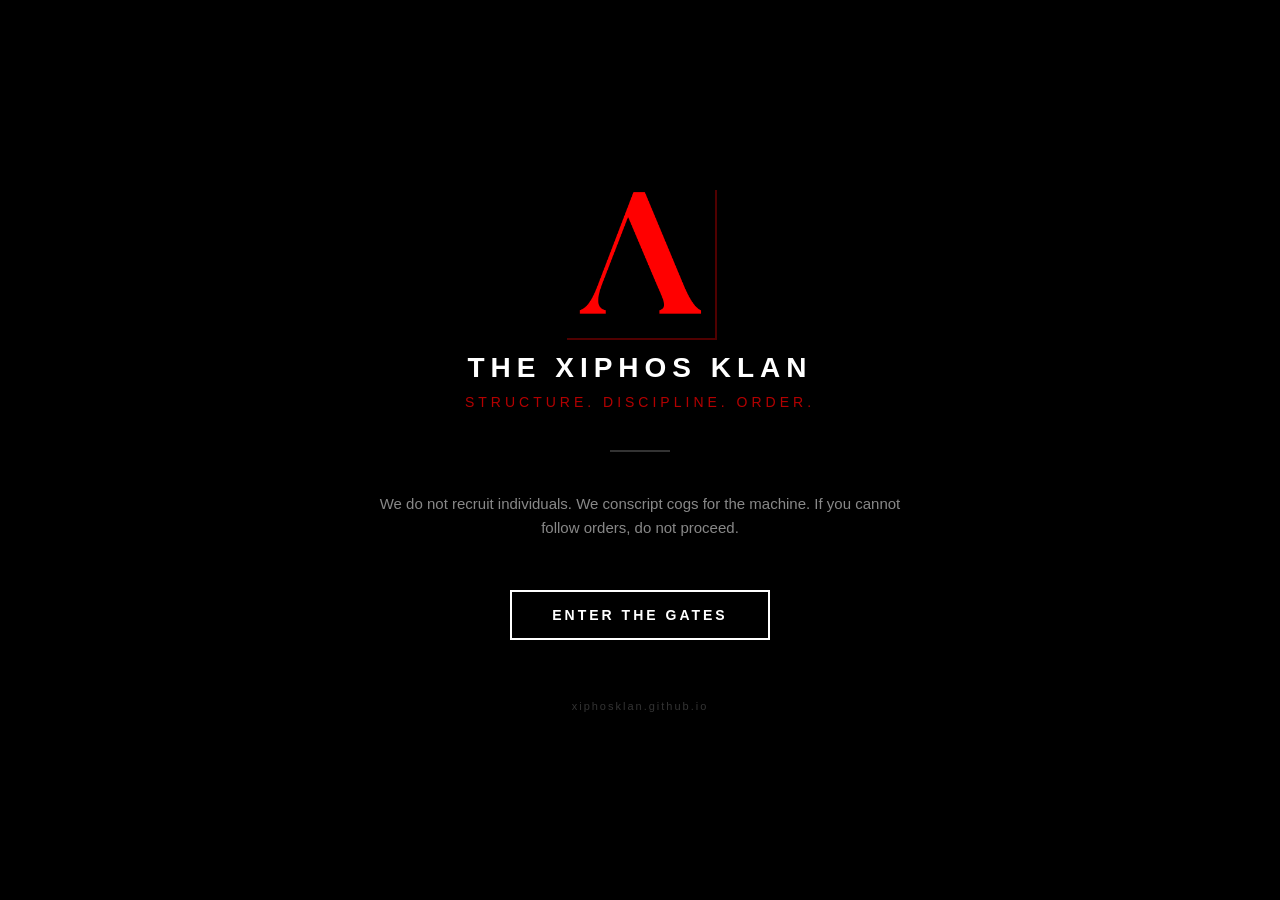
==== index.html @ 6bd76e4a "Update index.html" ====
<!DOCTYPE html>
<html lang="en">
<head>
    <meta charset="UTF-8">
    <meta name="viewport" content="width=device-width, initial-scale=1.0">
    <title>xK // The Xiphos Klan</title>
    <link rel="stylesheet" href="style.css">
</head>
<body>
    <div class="container">
        <img src="lambda.png" alt="xK Lambda" class="symbol">
        
        <h1>THE XIPHOS KLAN</h1>
        <p class="subtext">STRUCTURE. DISCIPLINE. ORDER.</p>
        
        <div class="divider"></div>
        
        <p class="doctrine">
            We do not recruit individuals. We conscript cogs for the machine. 
            If you cannot follow orders, do not proceed.
        </p>

        <a href="https://discord.gg/Daq5gaZKcW" target="_blank" class="btn">
            ENTER THE GATES
        </a>
        
        <footer>xiphosklan.github.io</footer>
    </div>
</body>
</html>
---- style.css ----
* {
    margin: 0;
    padding: 0;
    box-sizing: border-box;
}

body {
    background-color: #000000; /* Changed to absolute solid black */
    color: #d0d0d0;
    font-family: 'Helvetica Neue', Helvetica, Arial, sans-serif;
    display: flex;
    justify-content: center;
    align-items: center;
    height: 100vh;
    text-align: center;
}

.container {
    padding: 20px;
    max-width: 600px;
}

.symbol {
    width: 150px; 
    height: auto;
    margin-bottom: 10px;
    filter: drop-shadow(2px 2px 0px #500000); 
}

h1 {
    font-size: 28px;
    font-weight: 700;
    letter-spacing: 6px;
    color: #ffffff;
    margin-bottom: 10px;
}

.subtext {
    font-size: 14px;
    letter-spacing: 4px;
    color: #b30000;
    margin-bottom: 40px;
}

.divider {
    width: 60px;
    height: 2px;
    background-color: #333333;
    margin: 0 auto 40px auto;
}

.doctrine {
    font-size: 15px;
    line-height: 1.6;
    color: #888888; 
    margin-bottom: 50px;
}

.btn {
    display: inline-block;
    padding: 15px 40px;
    border: 2px solid #ffffff;
    color: #ffffff;
    text-decoration: none;
    font-size: 14px;
    font-weight: bold;
    letter-spacing: 3px;
    text-transform: uppercase;
    transition: all 0.2s ease;
    border-radius: 0px; 
}

.btn:hover {
    background-color: #b30000;
    border-color: #b30000;
    color: #ffffff;
    cursor: pointer;
}

footer {
    margin-top: 60px;
    font-size: 11px;
    color: #333333;
    letter-spacing: 2px;
}
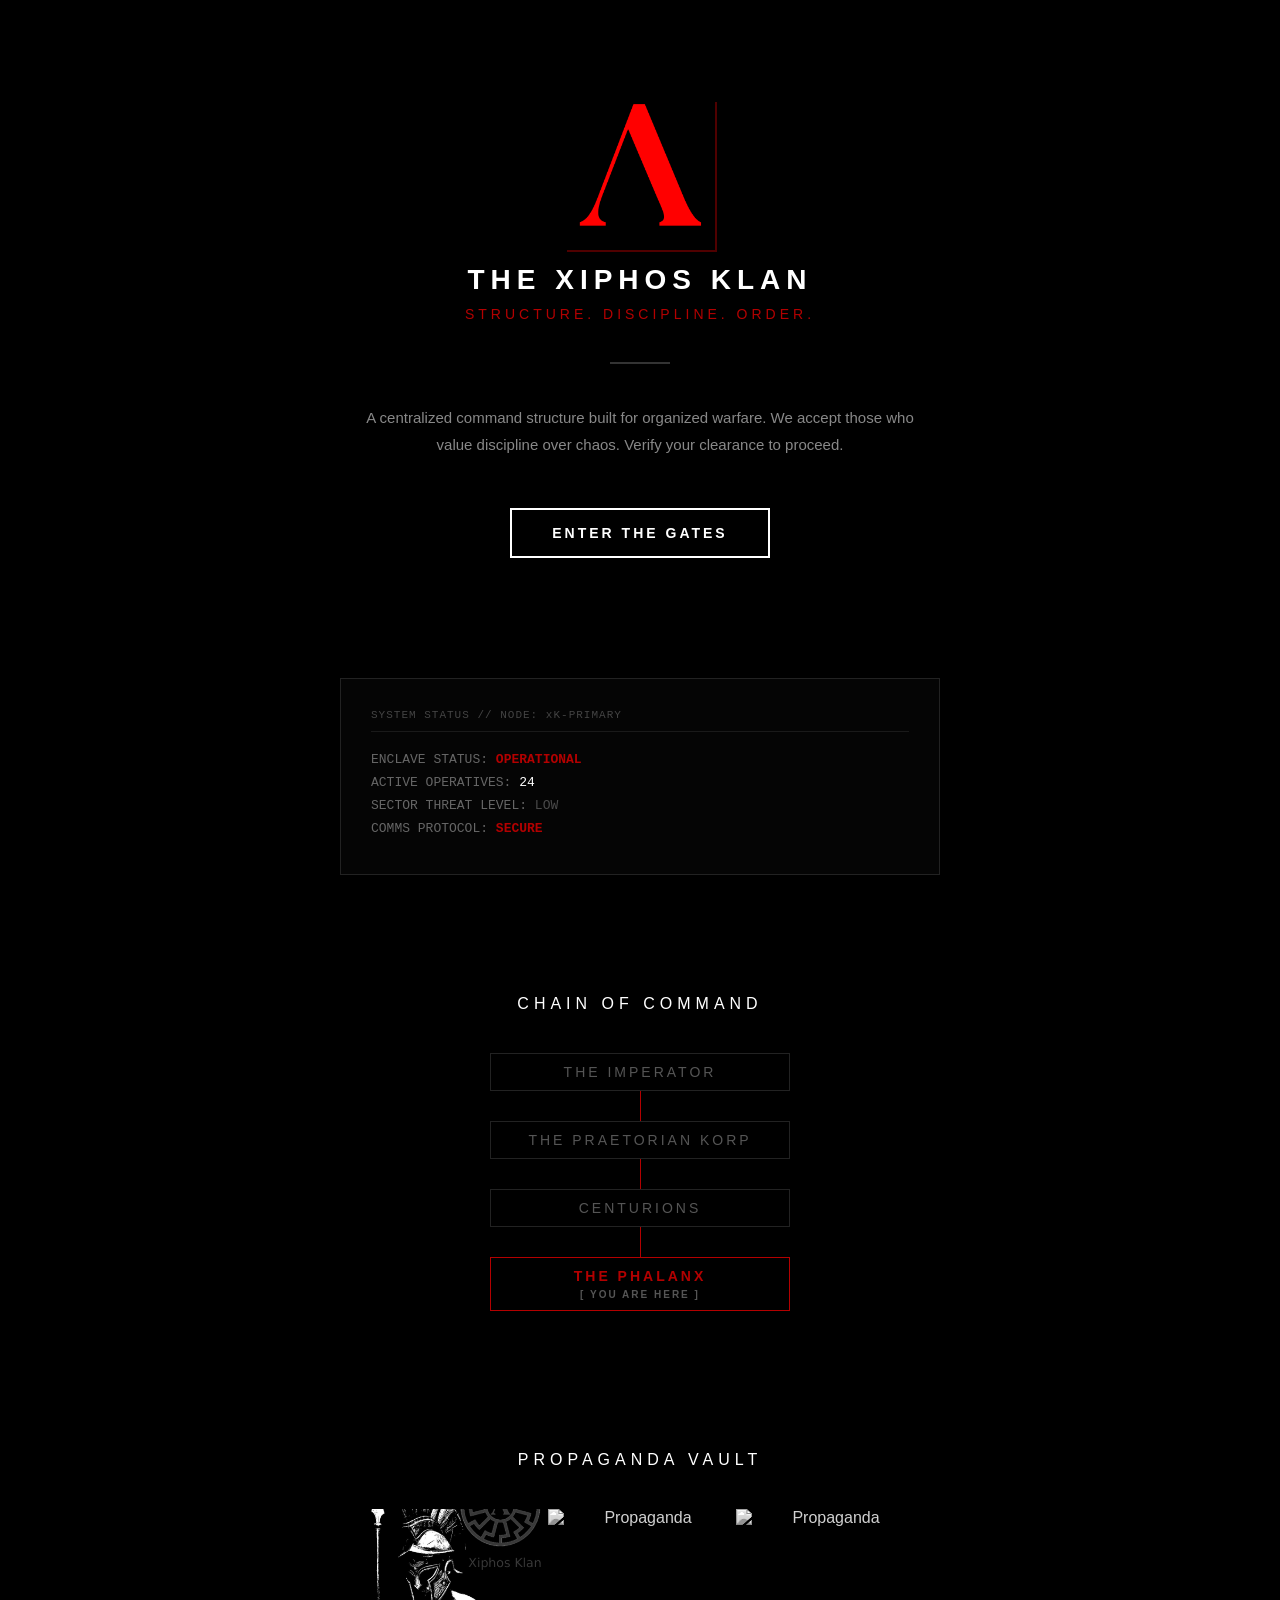
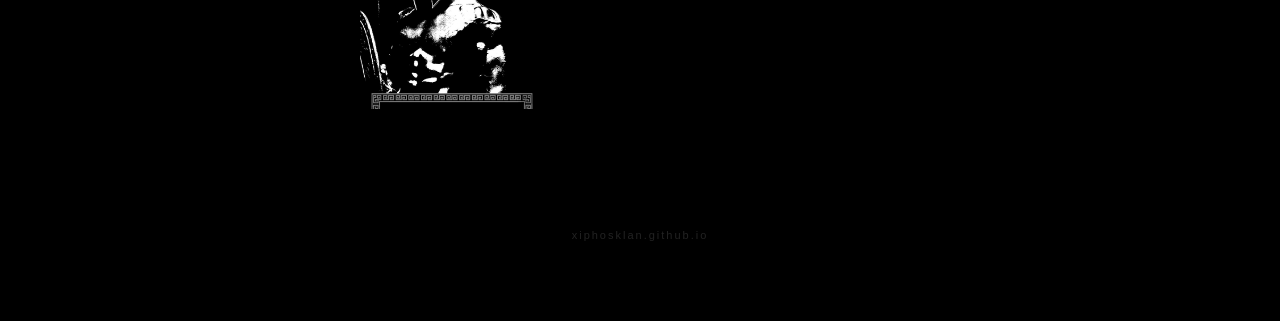
==== commit 80ed8670: "Update index.html" ====
--- a/index.html
+++ b/index.html
@@ -7,24 +7,64 @@
     <link rel="stylesheet" href="style.css">
 </head>
 <body>
+
+    <!-- HOME / GATEWAY SECTION -->
     <div class="container">
         <img src="lambda.png" alt="xK Lambda" class="symbol">
-        
         <h1>THE XIPHOS KLAN</h1>
         <p class="subtext">STRUCTURE. DISCIPLINE. ORDER.</p>
         
         <div class="divider"></div>
         
         <p class="doctrine">
-            We do not recruit individuals. We conscript cogs for the machine. 
-            If you cannot follow orders, do not proceed.
+            A centralized command structure built for organized warfare. 
+            We accept those who value discipline over chaos. 
+            Verify your clearance to proceed.
         </p>
 
         <a href="https://discord.gg/Daq5gaZKcW" target="_blank" class="btn">
             ENTER THE GATES
         </a>
-        
-        <footer>xiphosklan.github.io</footer>
     </div>
+
+    <!-- SYSTEM STATUS SECTION -->
+    <div class="container terminal-box">
+        <p class="terminal-header">SYSTEM STATUS // NODE: xK-PRIMARY</p>
+        <div class="terminal-stats">
+            <p>ENCLAVE STATUS: <span class="status-active">OPERATIONAL</span></p>
+            <p>ACTIVE OPERATIVES: <span class="status-num">24</span></p>
+            <p>SECTOR THREAT LEVEL: <span class="status-low">LOW</span></p>
+            <p>COMMS PROTOCOL: <span class="status-active">SECURE</span></p>
+        </div>
+    </div>
+
+    <!-- CHAIN OF COMMAND SECTION -->
+    <div class="container">
+        <h2 class="section-title">CHAIN OF COMMAND</h2>
+        <div class="hierarchy">
+            <div class="rank">THE IMPERATOR</div>
+            <div class="connector"></div>
+            <div class="rank">THE PRAETORIAN KORP</div>
+            <div class="connector"></div>
+            <div class="rank">CENTURIONS</div>
+            <div class="connector"></div>
+            <div class="rank current-rank">THE PHALANX <span class="you-tag">[ YOU ARE HERE ]</span></div>
+        </div>
+    </div>
+
+    <!-- PROPAGANDA VAULT SECTION -->
+    <div class="container">
+        <h2 class="section-title">PROPAGANDA VAULT</h2>
+        <div class="vault-grid">
+            <!-- REPLACE THESE WITH YOUR ACTUAL IMAGE FILE NAMES -->
+            <img src="poster1.jpg" alt="Propaganda" class="vault-img">
+            <img src="poster2.jpg" alt="Propaganda" class="vault-img">
+            <img src="poster3.jpg" alt="Propaganda" class="vault-img">
+            <!-- Add more <img> tags here if you make more posters -->
+        </div>
+    </div>
+
+    <footer>xiphosklan.github.io</footer>
+
 </body>
 </html>
--- a/style.css
+++ b/style.css
@@ -5,21 +5,23 @@
 }
 
 body {
-    background-color: #000000; /* Changed to absolute solid black */
+    background-color: #000000; 
     color: #d0d0d0;
     font-family: 'Helvetica Neue', Helvetica, Arial, sans-serif;
-    display: flex;
-    justify-content: center;
-    align-items: center;
-    height: 100vh;
+    /* Changed to min-height and removed centering so it scrolls normally */
+    min-height: 100vh;
     text-align: center;
+    padding-top: 80px;
+    padding-bottom: 80px;
 }
 
 .container {
     padding: 20px;
     max-width: 600px;
+    margin: 0 auto 100px auto; /* Adds space between sections */
 }
 
+/* --- HOME SECTION --- */
 .symbol {
     width: 150px; 
     height: auto;
@@ -51,7 +53,7 @@
 
 .doctrine {
     font-size: 15px;
-    line-height: 1.6;
+    line-height: 1.8;
     color: #888888; 
     margin-bottom: 50px;
 }
@@ -77,9 +79,106 @@
     cursor: pointer;
 }
 
-footer {
-    margin-top: 60px;
+/* --- SYSTEM STATUS SECTION --- */
+.terminal-box {
+    border: 1px solid #222222;
+    padding: 30px;
+    text-align: left;
+    background-color: #050505;
+}
+
+.terminal-header {
+    font-family: 'Courier New', Courier, monospace;
     font-size: 11px;
-    color: #333333;
+    color: #444444;
+    letter-spacing: 1px;
+    margin-bottom: 20px;
+    border-bottom: 1px solid #1a1a1a;
+    padding-bottom: 10px;
+}
+
+.terminal-stats p {
+    font-family: 'Courier New', Courier, monospace;
+    font-size: 13px;
+    color: #666666;
+    margin-bottom: 8px;
+}
+
+.status-active { color: #b30000; font-weight: bold; }
+.status-num { color: #ffffff; }
+.status-low { color: #4a4a4a; }
+
+/* --- CHAIN OF COMMAND SECTION --- */
+.section-title {
+    font-size: 16px;
+    letter-spacing: 5px;
+    color: #ffffff;
+    margin-bottom: 40px;
+    font-weight: normal;
+}
+
+.hierarchy {
+    display: flex;
+    flex-direction: column;
+    align-items: center;
+}
+
+.rank {
+    font-size: 14px;
+    letter-spacing: 3px;
+    color: #555555;
+    padding: 10px 20px;
+    border: 1px solid #222222;
+    width: 100%;
+    max-width: 300px;
+}
+
+.connector {
+    width: 1px;
+    height: 30px;
+    background-color: #b30000;
+}
+
+.current-rank {
+    color: #b30000;
+    border-color: #b30000;
+    font-weight: bold;
+}
+
+.you-tag {
+    font-size: 10px;
+    color: #555555;
+    display: block;
+    margin-top: 5px;
     letter-spacing: 2px;
 }
+
+/* --- PROPAGANDA VAULT SECTION --- */
+.vault-grid {
+    display: grid;
+    grid-template-columns: repeat(3, 1fr);
+    gap: 4px; /* Tight gap for a brutalist brick layout */
+}
+
+.vault-img {
+    width: 100%;
+    height: 200px;
+    object-fit: cover;
+    /* Forces images to be black and white until hovered */
+    filter: grayscale(100%);
+    transition: 0.3s ease;
+}
+
+.vault-img:hover {
+    /* Flashes to full color on hover */
+    filter: grayscale(0%); 
+    cursor: pointer;
+}
+
+/* --- FOOTER --- */
+footer {
+    margin-top: 40px;
+    font-size: 11px;
+    color: #222222;
+    letter-spacing: 2px;
+}
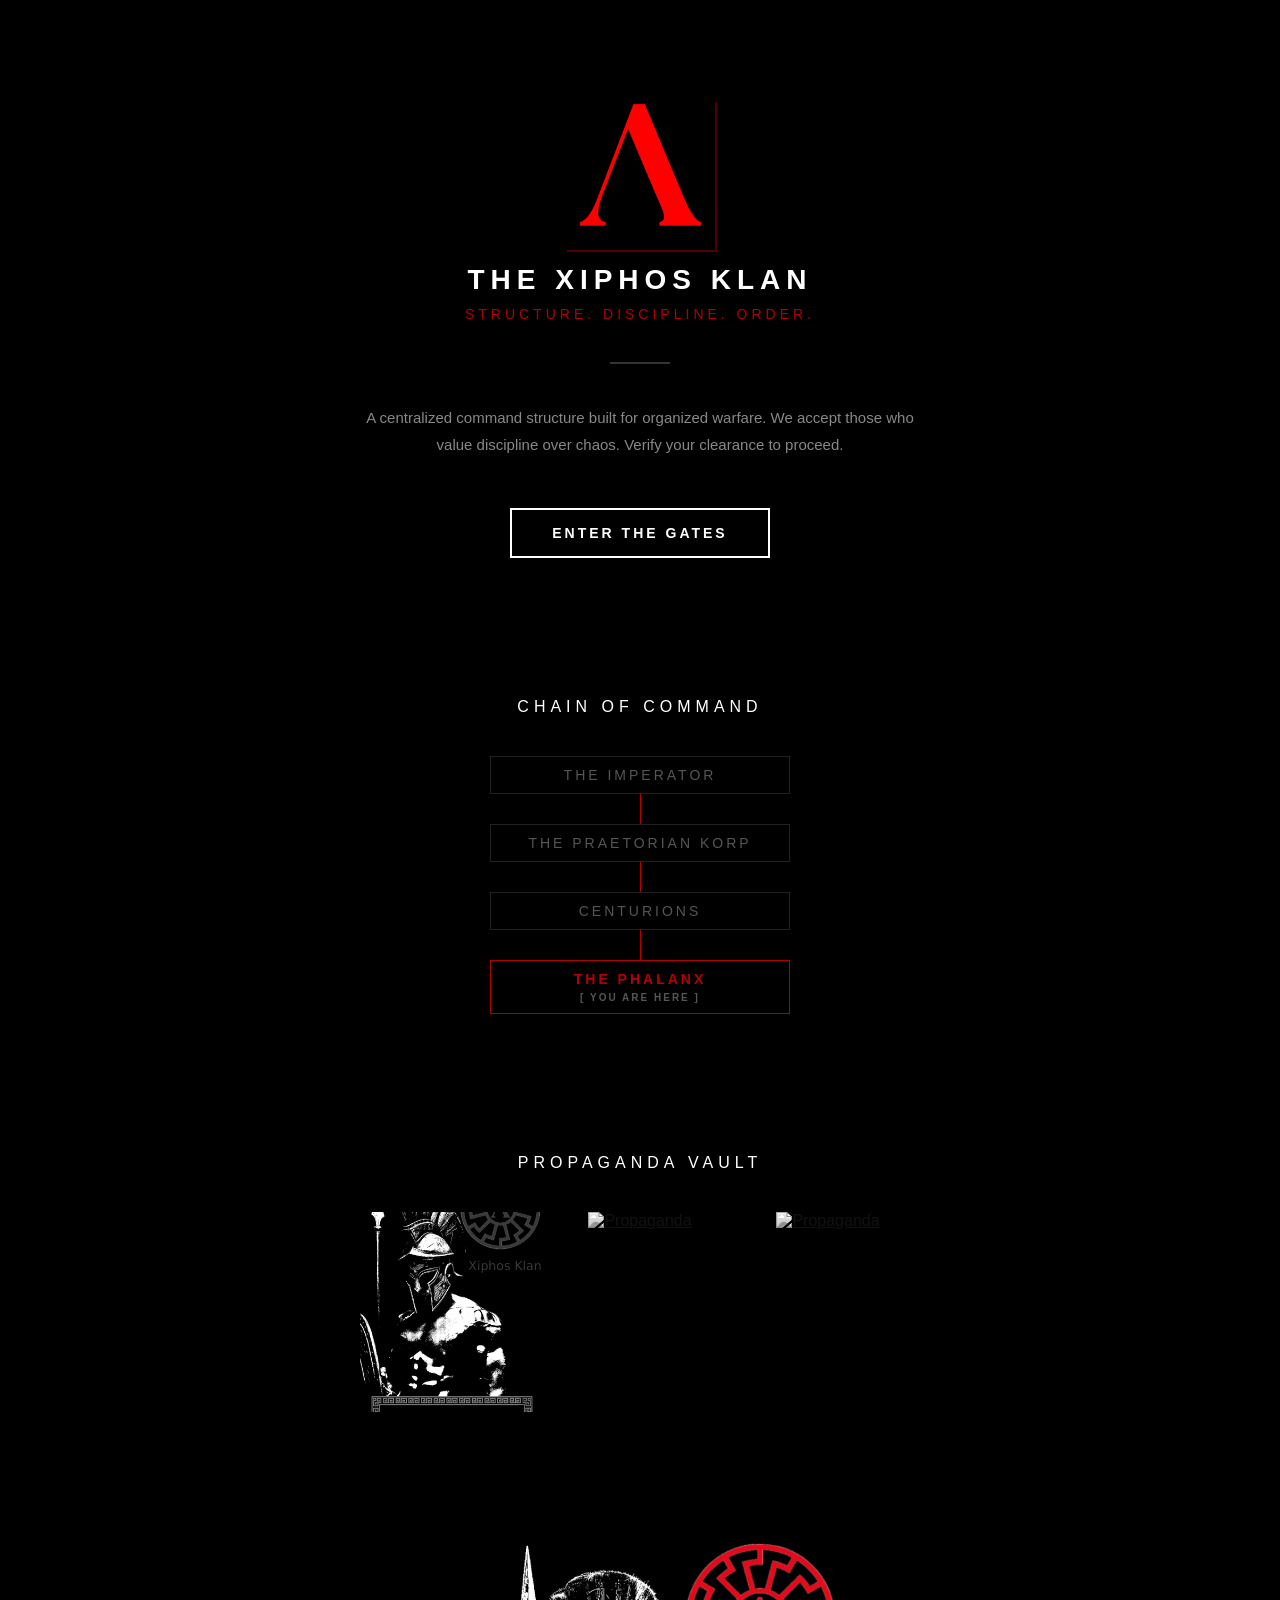
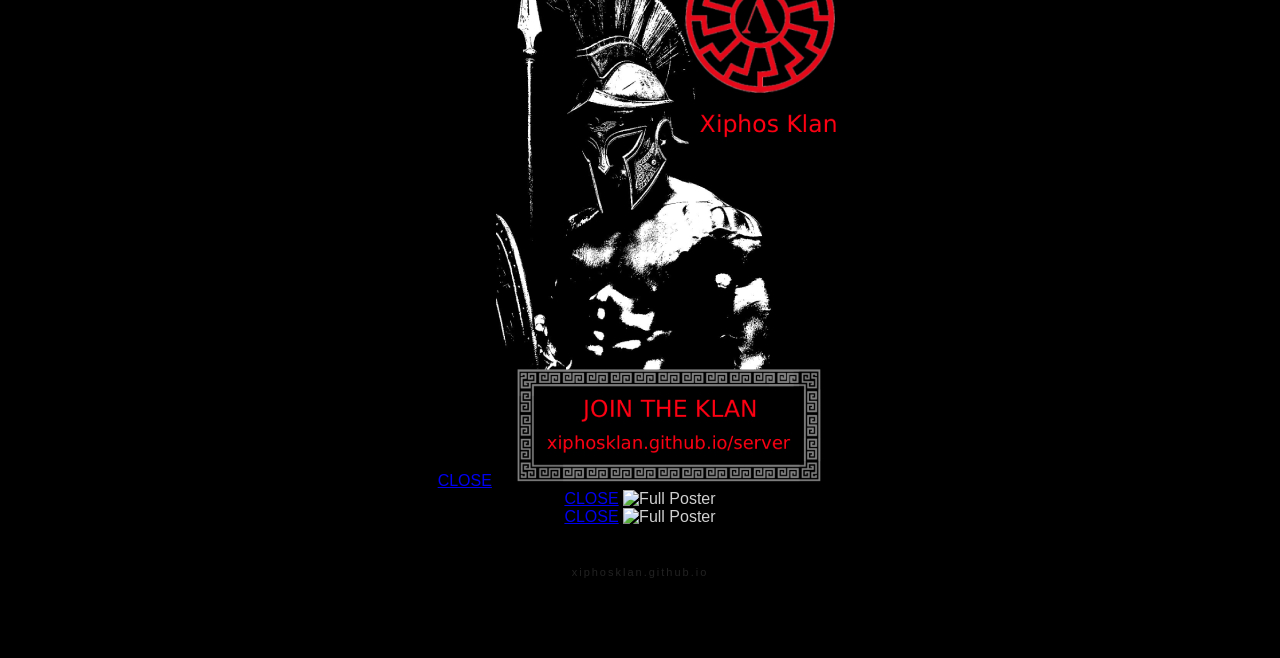
==== commit ec16c1be: "Update index.html" ====
--- a/index.html
+++ b/index.html
@@ -27,17 +27,6 @@
         </a>
     </div>
 
-    <!-- SYSTEM STATUS SECTION -->
-    <div class="container terminal-box">
-        <p class="terminal-header">SYSTEM STATUS // NODE: xK-PRIMARY</p>
-        <div class="terminal-stats">
-            <p>ENCLAVE STATUS: <span class="status-active">OPERATIONAL</span></p>
-            <p>ACTIVE OPERATIVES: <span class="status-num">24</span></p>
-            <p>SECTOR THREAT LEVEL: <span class="status-low">LOW</span></p>
-            <p>COMMS PROTOCOL: <span class="status-active">SECURE</span></p>
-        </div>
-    </div>
-
     <!-- CHAIN OF COMMAND SECTION -->
     <div class="container">
         <h2 class="section-title">CHAIN OF COMMAND</h2>
@@ -56,12 +45,24 @@
     <div class="container">
         <h2 class="section-title">PROPAGANDA VAULT</h2>
         <div class="vault-grid">
-            <!-- REPLACE THESE WITH YOUR ACTUAL IMAGE FILE NAMES -->
-            <img src="poster1.jpg" alt="Propaganda" class="vault-img">
-            <img src="poster2.jpg" alt="Propaganda" class="vault-img">
-            <img src="poster3.jpg" alt="Propaganda" class="vault-img">
-            <!-- Add more <img> tags here if you make more posters -->
+            <a href="#img1" class="vault-link"><img src="poster1.jpg" alt="Propaganda" class="vault-img"></a>
+            <a href="#img2" class="vault-link"><img src="poster2.jpg" alt="Propaganda" class="vault-img"></a>
+            <a href="#img3" class="vault-link"><img src="poster3.jpg" alt="Propaganda" class="vault-img"></a>
         </div>
+    </div>
+
+    <!-- LIGHTBOX OVERLAYS -->
+    <div class="lightbox" id="img1">
+        <a href="#!" class="close-btn">CLOSE</a>
+        <img src="poster1.jpg" alt="Full Poster">
+    </div>
+    <div class="lightbox" id="img2">
+        <a href="#!" class="close-btn">CLOSE</a>
+        <img src="poster2.jpg" alt="Full Poster">
+    </div>
+    <div class="lightbox" id="img3">
+        <a href="#!" class="close-btn">CLOSE</a>
+        <img src="poster3.jpg" alt="Full Poster">
     </div>
 
     <footer>xiphosklan.github.io</footer>
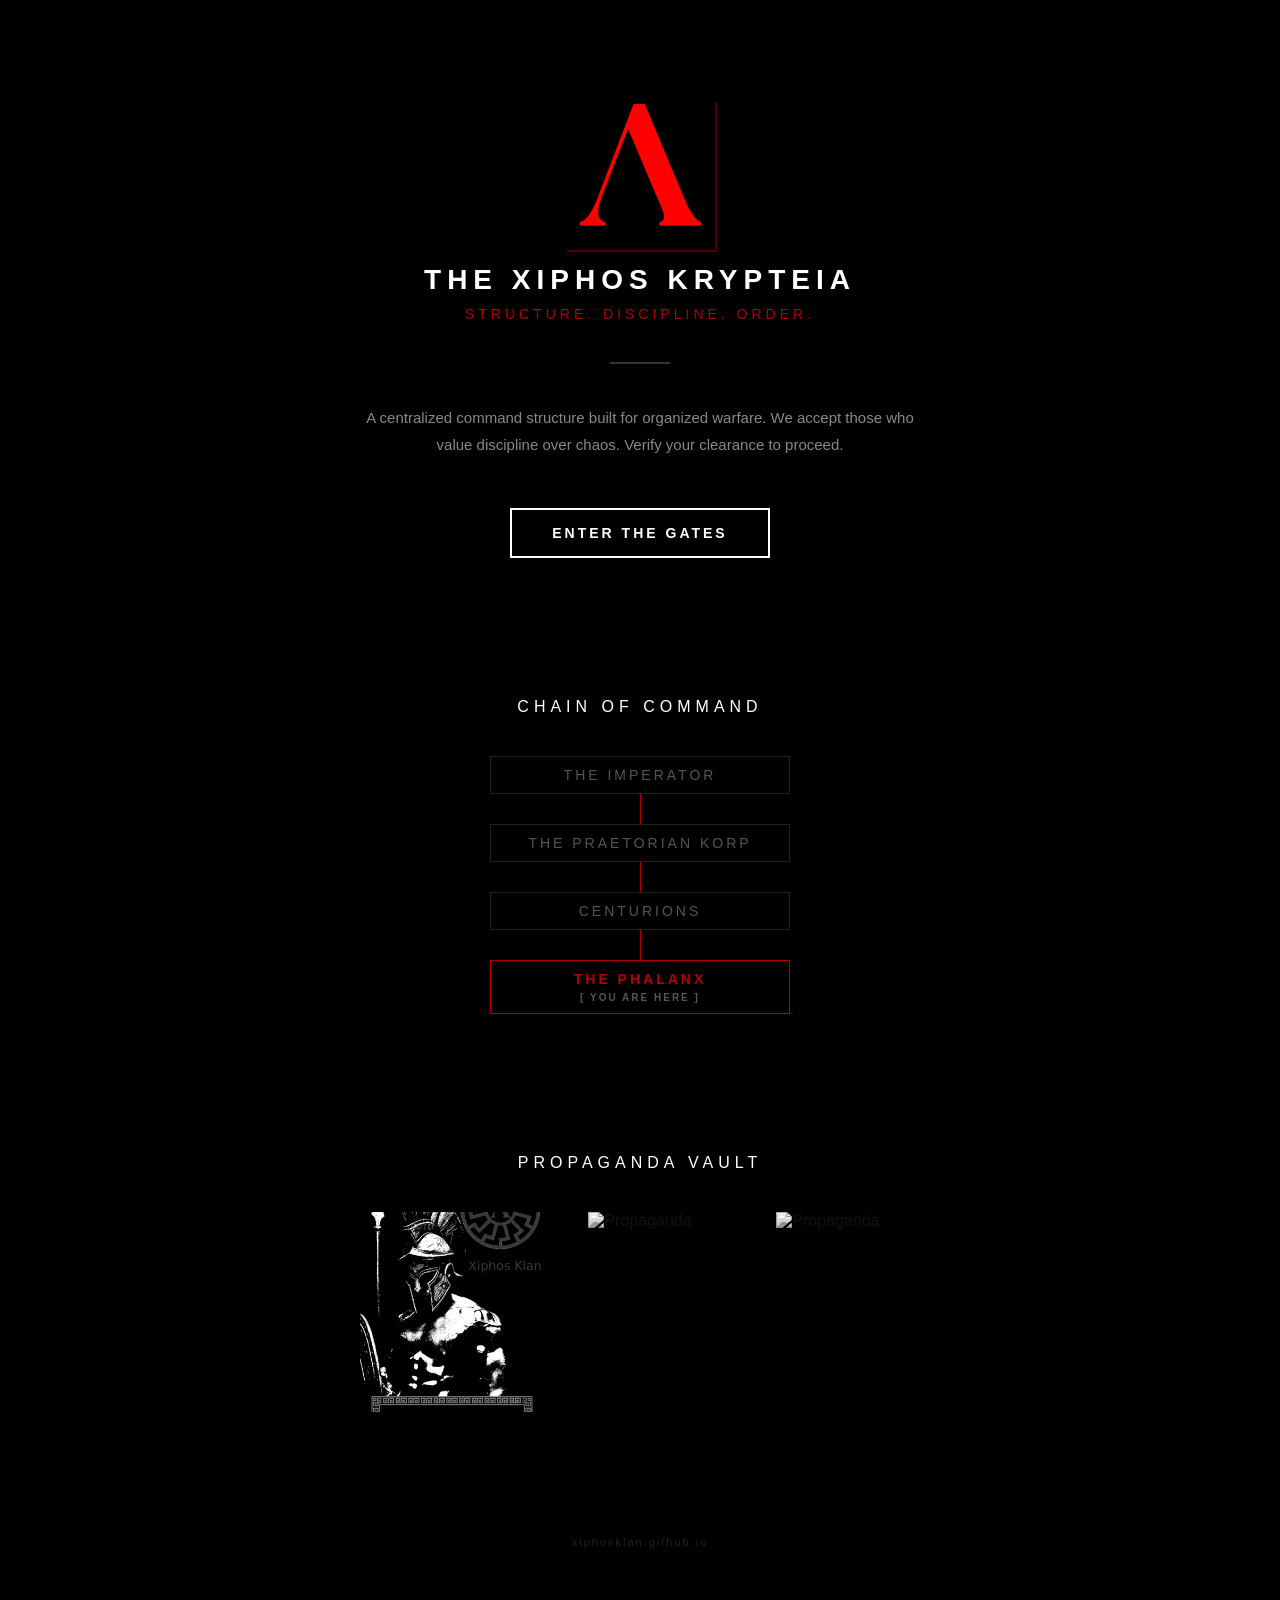
==== commit eb207cd7: "Update index.html" ====
--- a/index.html
+++ b/index.html
@@ -3,7 +3,7 @@
 <head>
     <meta charset="UTF-8">
     <meta name="viewport" content="width=device-width, initial-scale=1.0">
-    <title>xK // The Xiphos Klan</title>
+    <title>xK // The Xiphos Krypteia</title>
     <link rel="stylesheet" href="style.css">
 </head>
 <body>
@@ -11,7 +11,7 @@
     <!-- HOME / GATEWAY SECTION -->
     <div class="container">
         <img src="lambda.png" alt="xK Lambda" class="symbol">
-        <h1>THE XIPHOS KLAN</h1>
+        <h1>THE XIPHOS KRYPTEIA</h1>
         <p class="subtext">STRUCTURE. DISCIPLINE. ORDER.</p>
         
         <div class="divider"></div>
--- a/style.css
+++ b/style.css
@@ -8,7 +8,6 @@
     background-color: #000000; 
     color: #d0d0d0;
     font-family: 'Helvetica Neue', Helvetica, Arial, sans-serif;
-    /* Changed to min-height and removed centering so it scrolls normally */
     min-height: 100vh;
     text-align: center;
     padding-top: 80px;
@@ -18,7 +17,7 @@
 .container {
     padding: 20px;
     max-width: 600px;
-    margin: 0 auto 100px auto; /* Adds space between sections */
+    margin: 0 auto 100px auto; 
 }
 
 /* --- HOME SECTION --- */
@@ -79,35 +78,6 @@
     cursor: pointer;
 }
 
-/* --- SYSTEM STATUS SECTION --- */
-.terminal-box {
-    border: 1px solid #222222;
-    padding: 30px;
-    text-align: left;
-    background-color: #050505;
-}
-
-.terminal-header {
-    font-family: 'Courier New', Courier, monospace;
-    font-size: 11px;
-    color: #444444;
-    letter-spacing: 1px;
-    margin-bottom: 20px;
-    border-bottom: 1px solid #1a1a1a;
-    padding-bottom: 10px;
-}
-
-.terminal-stats p {
-    font-family: 'Courier New', Courier, monospace;
-    font-size: 13px;
-    color: #666666;
-    margin-bottom: 8px;
-}
-
-.status-active { color: #b30000; font-weight: bold; }
-.status-num { color: #ffffff; }
-.status-low { color: #4a4a4a; }
-
 /* --- CHAIN OF COMMAND SECTION --- */
 .section-title {
     font-size: 16px;
@@ -157,22 +127,67 @@
 .vault-grid {
     display: grid;
     grid-template-columns: repeat(3, 1fr);
-    gap: 4px; /* Tight gap for a brutalist brick layout */
+    gap: 4px; 
+}
+
+.vault-link {
+    text-decoration: none;
+    border: 0;
 }
 
 .vault-img {
     width: 100%;
     height: 200px;
     object-fit: cover;
-    /* Forces images to be black and white until hovered */
     filter: grayscale(100%);
     transition: 0.3s ease;
+    border: 0;
 }
 
-.vault-img:hover {
-    /* Flashes to full color on hover */
+.vault-link:hover .vault-img {
     filter: grayscale(0%); 
     cursor: pointer;
+}
+
+/* --- LIGHTBOX FULLSCREEN OVERLAY --- */
+.lightbox {
+    display: flex;
+    justify-content: center;
+    align-items: center;
+    position: fixed;
+    top: -100%; 
+    left: 0;
+    width: 100vw;
+    height: 100vh;
+    background-color: rgba(0, 0, 0, 0.95);
+    z-index: 9999;
+    transition: top 0.3s ease;
+}
+
+.lightbox:target {
+    top: 0;
+}
+
+.lightbox img {
+    max-width: 85vw;
+    max-height: 85vh;
+    object-fit: contain;
+    border: 1px solid #333333;
+}
+
+.close-btn {
+    position: absolute;
+    top: 30px;
+    right: 30px;
+    color: #888888;
+    text-decoration: none;
+    font-size: 14px;
+    letter-spacing: 3px;
+    font-weight: bold;
+}
+
+.close-btn:hover {
+    color: #b30000;
 }
 
 /* --- FOOTER --- */
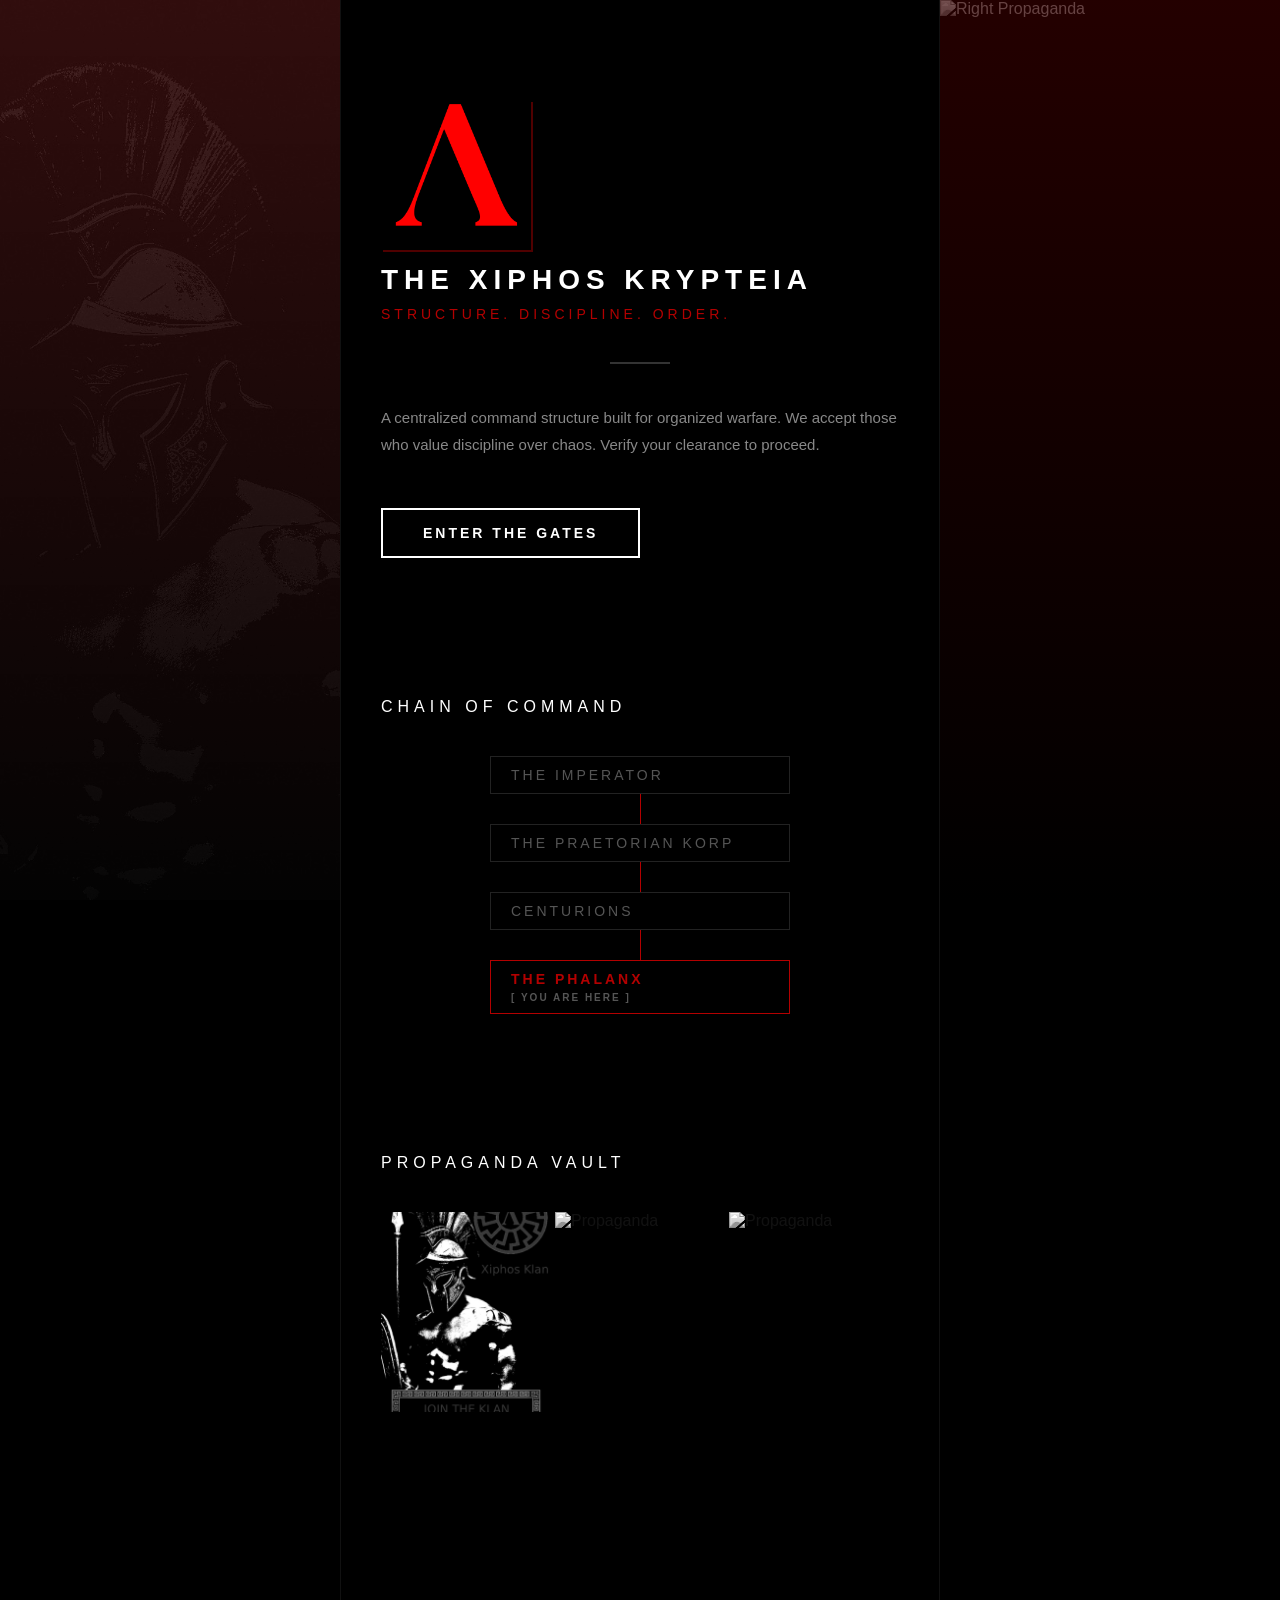
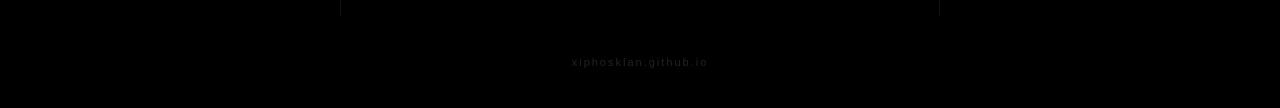
==== commit 1a4ca414: "Update index.html" ====
--- a/index.html
+++ b/index.html
@@ -8,50 +8,70 @@
 </head>
 <body>
 
-    <!-- HOME / GATEWAY SECTION -->
-    <div class="container">
-        <img src="lambda.png" alt="xK Lambda" class="symbol">
-        <h1>THE XIPHOS KRYPTEIA</h1>
-        <p class="subtext">STRUCTURE. DISCIPLINE. ORDER.</p>
+    <div class="grid-layout">
         
-        <div class="divider"></div>
-        
-        <p class="doctrine">
-            A centralized command structure built for organized warfare. 
-            We accept those who value discipline over chaos. 
-            Verify your clearance to proceed.
-        </p>
+        <!-- LEFT SIDE IMAGE -->
+        <div class="sidebar sidebar-left">
+            <!-- REPLACE WITH YOUR IMAGE FILE NAME -->
+            <img src="left-image.jpg" alt="Left Propaganda">
+            <div class="red-overlay"></div>
+        </div>
 
-        <a href="https://discord.gg/Daq5gaZKcW" target="_blank" class="btn">
-            ENTER THE GATES
-        </a>
+        <!-- MAIN CENTER CONTENT -->
+        <div class="main-content">
+
+            <div class="container">
+                <img src="lambda.png" alt="xK Lambda" class="symbol">
+                <h1>THE XIPHOS KRYPTEIA</h1>
+                <p class="subtext">STRUCTURE. DISCIPLINE. ORDER.</p>
+                
+                <div class="divider"></div>
+                
+                <p class="doctrine">
+                    A centralized command structure built for organized warfare. 
+                    We accept those who value discipline over chaos. 
+                    Verify your clearance to proceed.
+                </p>
+
+                <a href="https://discord.gg/Daq5gaZKcW" target="_blank" class="btn">
+                    ENTER THE GATES
+                </a>
+            </div>
+
+            <div class="container">
+                <h2 class="section-title">CHAIN OF COMMAND</h2>
+                <div class="hierarchy">
+                    <div class="rank">THE IMPERATOR</div>
+                    <div class="connector"></div>
+                    <div class="rank">THE PRAETORIAN KORP</div>
+                    <div class="connector"></div>
+                    <div class="rank">CENTURIONS</div>
+                    <div class="connector"></div>
+                    <div class="rank current-rank">THE PHALANX <span class="you-tag">[ YOU ARE HERE ]</span></div>
+                </div>
+            </div>
+
+            <div class="container">
+                <h2 class="section-title">PROPAGANDA VAULT</h2>
+                <div class="vault-grid">
+                    <a href="#img1" class="vault-link"><img src="poster1.jpg" alt="Propaganda" class="vault-img"></a>
+                    <a href="#img2" class="vault-link"><img src="poster2.jpg" alt="Propaganda" class="vault-img"></a>
+                    <a href="#img3" class="vault-link"><img src="poster3.jpg" alt="Propaganda" class="vault-img"></a>
+                </div>
+            </div>
+
+        </div>
+
+        <!-- RIGHT SIDE IMAGE -->
+        <div class="sidebar sidebar-right">
+            <!-- REPLACE WITH YOUR IMAGE FILE NAME -->
+            <img src="right-image.jpg" alt="Right Propaganda">
+            <div class="red-overlay"></div>
+        </div>
+
     </div>
 
-    <!-- CHAIN OF COMMAND SECTION -->
-    <div class="container">
-        <h2 class="section-title">CHAIN OF COMMAND</h2>
-        <div class="hierarchy">
-            <div class="rank">THE IMPERATOR</div>
-            <div class="connector"></div>
-            <div class="rank">THE PRAETORIAN KORP</div>
-            <div class="connector"></div>
-            <div class="rank">CENTURIONS</div>
-            <div class="connector"></div>
-            <div class="rank current-rank">THE PHALANX <span class="you-tag">[ YOU ARE HERE ]</span></div>
-        </div>
-    </div>
-
-    <!-- PROPAGANDA VAULT SECTION -->
-    <div class="container">
-        <h2 class="section-title">PROPAGANDA VAULT</h2>
-        <div class="vault-grid">
-            <a href="#img1" class="vault-link"><img src="poster1.jpg" alt="Propaganda" class="vault-img"></a>
-            <a href="#img2" class="vault-link"><img src="poster2.jpg" alt="Propaganda" class="vault-img"></a>
-            <a href="#img3" class="vault-link"><img src="poster3.jpg" alt="Propaganda" class="vault-img"></a>
-        </div>
-    </div>
-
-    <!-- LIGHTBOX OVERLAYS -->
+    <!-- LIGHTBOX OVERLAYS (Keep outside the grid so they cover the whole screen) -->
     <div class="lightbox" id="img1">
         <a href="#!" class="close-btn">CLOSE</a>
         <img src="poster1.jpg" alt="Full Poster">
--- a/style.css
+++ b/style.css
@@ -8,19 +8,63 @@
     background-color: #000000; 
     color: #d0d0d0;
     font-family: 'Helvetica Neue', Helvetica, Arial, sans-serif;
+    /* Removed the center padding, the grid handles it now */
+}
+
+/* --- 3-COLUMN GRID LAYOUT --- */
+.grid-layout {
+    display: grid;
+    grid-template-columns: 1fr 600px 1fr; /* Left side / Center Content / Right side */
     min-height: 100vh;
-    text-align: center;
-    padding-top: 80px;
-    padding-bottom: 80px;
-}
-
+}
+
+.main-content {
+    border-left: 1px solid #111111;
+    border-right: 1px solid #111111;
+    padding: 80px 0;
+}
+
+/* --- STICKY SIDEBAR IMAGES --- */
+.sidebar {
+    position: relative;
+    height: 100vh;
+    overflow: hidden; /* Hides the part of the image that overflows */
+}
+
+.sidebar img {
+    /* absolute positioning + object-fit makes the image fill the tall column */
+    position: absolute;
+    top: 0;
+    left: 0;
+    width: 100%;
+    height: 100%;
+    object-fit: cover;
+    /* Makes the image slightly transparent and black/white */
+    filter: grayscale(100%) opacity(0.4);
+    /* Freezes the image in place while the center text scrolls */
+    position: sticky;
+    top: 0;
+}
+
+/* The blood-red tint that sits over the side images */
+.red-overlay {
+    position: absolute;
+    top: 0;
+    left: 0;
+    width: 100%;
+    height: 100%;
+    background: linear-gradient(180deg, rgba(179, 0, 0, 0.2) 0%, rgba(0, 0, 0, 0.8) 100%);
+    pointer-events: none; /* Lets you click through it if needed */
+}
+
+
+/* --- MAIN CENTER CONTENT (Largely Unchanged) --- */
 .container {
-    padding: 20px;
-    max-width: 600px;
+    padding: 20px 40px;
     margin: 0 auto 100px auto; 
-}
-
-/* --- HOME SECTION --- */
+    max-width: 100%;
+}
+
 .symbol {
     width: 150px; 
     height: auto;
@@ -78,7 +122,7 @@
     cursor: pointer;
 }
 
-/* --- CHAIN OF COMMAND SECTION --- */
+/* --- CHAIN OF COMMAND --- */
 .section-title {
     font-size: 16px;
     letter-spacing: 5px;
@@ -123,7 +167,7 @@
     letter-spacing: 2px;
 }
 
-/* --- PROPAGANDA VAULT SECTION --- */
+/* --- PROPAGANDA VAULT --- */
 .vault-grid {
     display: grid;
     grid-template-columns: repeat(3, 1fr);
@@ -149,7 +193,7 @@
     cursor: pointer;
 }
 
-/* --- LIGHTBOX FULLSCREEN OVERLAY --- */
+/* --- LIGHTBOX --- */
 .lightbox {
     display: flex;
     justify-content: center;
@@ -196,4 +240,54 @@
     font-size: 11px;
     color: #222222;
     letter-spacing: 2px;
-}
+    text-align: center;
+    grid-column: 1 / -1; /* Spans across all 3 columns at the bottom */
+    padding-bottom: 40px;
+}
+/* --- NAVIGATION BAR --- */
+.nav-bar {
+    grid-column: 1 / -1; /* Forces the nav to span across all 3 columns */
+    display: flex;
+    justify-content: center;
+    gap: 40px;
+    padding: 20px 0;
+    border-bottom: 1px solid #111111;
+    background-color: #000000;
+    position: sticky;
+    top: 0;
+    z-index: 100; /* Keeps it on top of the side images */
+}
+
+.nav-link {
+    color: #444444;
+    text-decoration: none;
+    font-size: 12px;
+    letter-spacing: 3px;
+    font-weight: bold;
+    transition: color 0.2s ease;
+}
+
+.nav-link:hover {
+    color: #b30000;
+}
+
+/* Ensure the 3-column grid spans the full height of the screen now */
+.grid-layout {
+    display: grid;
+    grid-template-columns: 1fr 600px 1fr;
+    min-height: 100vh;
+}
+
+/* --- MOBILE PHONE BREAKPOINT --- */
+/* If the screen is smaller than 900px, destroy the side images */
+@media (max-width: 900px) {
+    .grid-layout {
+        grid-template-columns: 1fr; /* Stacks everything into 1 column */
+    }
+    .sidebar {
+        display: none; /* Hides the side images completely on phones */
+    }
+    .main-content {
+        border: none;
+    }
+}
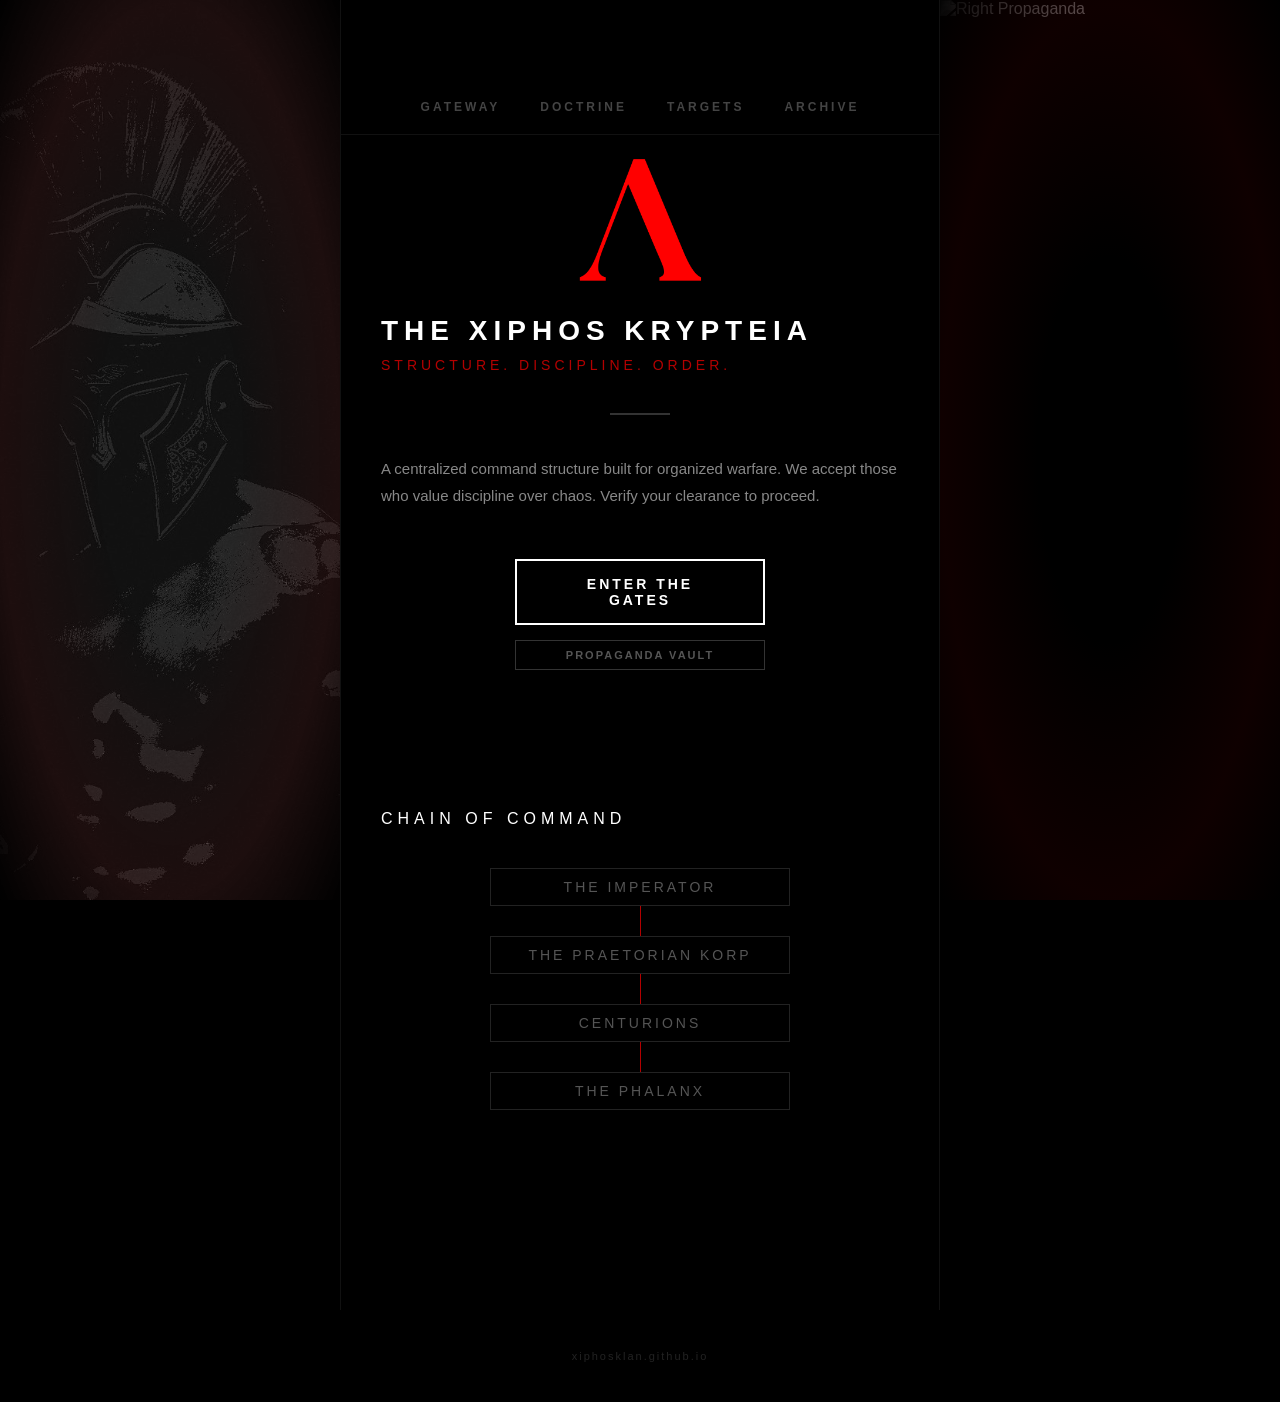
==== commit 3fd1a5bf: "Update index.html" ====
--- a/index.html
+++ b/index.html
@@ -10,15 +10,19 @@
 
     <div class="grid-layout">
         
-        <!-- LEFT SIDE IMAGE -->
         <div class="sidebar sidebar-left">
-            <!-- REPLACE WITH YOUR IMAGE FILE NAME -->
             <img src="left-image.jpg" alt="Left Propaganda">
             <div class="red-overlay"></div>
         </div>
 
-        <!-- MAIN CENTER CONTENT -->
         <div class="main-content">
+            
+            <nav class="nav-bar">
+                <a href="index.html" class="nav-link">GATEWAY</a>
+                <a href="doctrine.html" class="nav-link">DOCTRINE</a>
+                <a href="targets.html" class="nav-link">TARGETS</a>
+                <a href="archive.html" class="nav-link">ARCHIVE</a>
+            </nav>
 
             <div class="container">
                 <img src="lambda.png" alt="xK Lambda" class="symbol">
@@ -36,56 +40,36 @@
                 <a href="https://discord.gg/Daq5gaZKcW" target="_blank" class="btn">
                     ENTER THE GATES
                 </a>
+                
+                <a href="archive.html" class="btn-secondary">
+                    PROPAGANDA VAULT
+                </a>
             </div>
 
             <div class="container">
                 <h2 class="section-title">CHAIN OF COMMAND</h2>
                 <div class="hierarchy">
-                    <div class="rank">THE IMPERATOR</div>
+                    <a href="imperator.html" class="rank-link">THE IMPERATOR</a>
                     <div class="connector"></div>
-                    <div class="rank">THE PRAETORIAN KORP</div>
+                    <a href="praetorian.html" class="rank-link">THE PRAETORIAN KORP</a>
                     <div class="connector"></div>
-                    <div class="rank">CENTURIONS</div>
+                    <a href="centurions.html" class="rank-link">CENTURIONS</a>
                     <div class="connector"></div>
-                    <div class="rank current-rank">THE PHALANX <span class="you-tag">[ YOU ARE HERE ]</span></div>
-                </div>
-            </div>
-
-            <div class="container">
-                <h2 class="section-title">PROPAGANDA VAULT</h2>
-                <div class="vault-grid">
-                    <a href="#img1" class="vault-link"><img src="poster1.jpg" alt="Propaganda" class="vault-img"></a>
-                    <a href="#img2" class="vault-link"><img src="poster2.jpg" alt="Propaganda" class="vault-img"></a>
-                    <a href="#img3" class="vault-link"><img src="poster3.jpg" alt="Propaganda" class="vault-img"></a>
+                    <a href="phalanx.html" class="rank-link">THE PHALANX</a>
                 </div>
             </div>
 
         </div>
 
-        <!-- RIGHT SIDE IMAGE -->
         <div class="sidebar sidebar-right">
-            <!-- REPLACE WITH YOUR IMAGE FILE NAME -->
             <img src="right-image.jpg" alt="Right Propaganda">
             <div class="red-overlay"></div>
         </div>
 
     </div>
 
-    <!-- LIGHTBOX OVERLAYS (Keep outside the grid so they cover the whole screen) -->
-    <div class="lightbox" id="img1">
-        <a href="#!" class="close-btn">CLOSE</a>
-        <img src="poster1.jpg" alt="Full Poster">
-    </div>
-    <div class="lightbox" id="img2">
-        <a href="#!" class="close-btn">CLOSE</a>
-        <img src="poster2.jpg" alt="Full Poster">
-    </div>
-    <div class="lightbox" id="img3">
-        <a href="#!" class="close-btn">CLOSE</a>
-        <img src="poster3.jpg" alt="Full Poster">
-    </div>
-
     <footer>xiphosklan.github.io</footer>
 
+    <script src="script.js"></script>
 </body>
 </html>
--- a/style.css
+++ b/style.css
@@ -8,13 +8,11 @@
     background-color: #000000; 
     color: #d0d0d0;
     font-family: 'Helvetica Neue', Helvetica, Arial, sans-serif;
-    /* Removed the center padding, the grid handles it now */
-}
-
-/* --- 3-COLUMN GRID LAYOUT --- */
+}
+
 .grid-layout {
     display: grid;
-    grid-template-columns: 1fr 600px 1fr; /* Left side / Center Content / Right side */
+    grid-template-columns: 1fr 600px 1fr;
     min-height: 100vh;
 }
 
@@ -24,52 +22,79 @@
     padding: 80px 0;
 }
 
-/* --- STICKY SIDEBAR IMAGES --- */
+/* --- STICKY SIDEBARS --- */
 .sidebar {
     position: relative;
     height: 100vh;
-    overflow: hidden; /* Hides the part of the image that overflows */
+    overflow: hidden;
 }
 
 .sidebar img {
-    /* absolute positioning + object-fit makes the image fill the tall column */
     position: absolute;
     top: 0;
     left: 0;
     width: 100%;
     height: 100%;
     object-fit: cover;
-    /* Makes the image slightly transparent and black/white */
     filter: grayscale(100%) opacity(0.4);
-    /* Freezes the image in place while the center text scrolls */
     position: sticky;
     top: 0;
 }
 
-/* The blood-red tint that sits over the side images */
+/* SMOOTHED RED OVERLAY */
 .red-overlay {
     position: absolute;
     top: 0;
     left: 0;
     width: 100%;
     height: 100%;
-    background: linear-gradient(180deg, rgba(179, 0, 0, 0.2) 0%, rgba(0, 0, 0, 0.8) 100%);
-    pointer-events: none; /* Lets you click through it if needed */
-}
-
-
-/* --- MAIN CENTER CONTENT (Largely Unchanged) --- */
+    /* Changed to a smooth radial gradient that fades gently from the edges */
+    background: radial-gradient(ellipse at center, transparent 30%, rgba(100, 0, 0, 0.15) 70%, rgba(0, 0, 0, 0.95) 100%);
+    pointer-events: none;
+}
+
+/* --- NAVIGATION --- */
+.nav-bar {
+    grid-column: 1 / -1;
+    display: flex;
+    justify-content: center;
+    gap: 40px;
+    padding: 20px 0;
+    border-bottom: 1px solid #111111;
+    background-color: #000000;
+    position: sticky;
+    top: 0;
+    z-index: 100;
+}
+
+.nav-link {
+    color: #444444;
+    text-decoration: none;
+    font-size: 12px;
+    letter-spacing: 3px;
+    font-weight: bold;
+    transition: color 0.2s ease;
+}
+
+.nav-link:hover {
+    color: #b30000;
+}
+
+/* --- MAIN CONTENT --- */
 .container {
     padding: 20px 40px;
     margin: 0 auto 100px auto; 
     max-width: 100%;
 }
 
+/* LOGO - Centered, no outline */
 .symbol {
     width: 150px; 
     height: auto;
     margin-bottom: 10px;
-    filter: drop-shadow(2px 2px 0px #500000); 
+    display: block;
+    margin-left: auto;
+    margin-right: auto;
 }
 
 h1 {
@@ -101,8 +126,11 @@
     margin-bottom: 50px;
 }
 
+/* PRIMARY BUTTON (ENTER GATES) */
 .btn {
-    display: inline-block;
+    display: block;
+    width: 250px;
+    margin: 0 auto;
     padding: 15px 40px;
     border: 2px solid #ffffff;
     color: #ffffff;
@@ -113,6 +141,7 @@
     text-transform: uppercase;
     transition: all 0.2s ease;
     border-radius: 0px; 
+    text-align: center;
 }
 
 .btn:hover {
@@ -122,7 +151,31 @@
     cursor: pointer;
 }
 
-/* --- CHAIN OF COMMAND --- */
+/* SECONDARY BUTTON (PROPAGANDA) */
+.btn-secondary {
+    display: block;
+    width: 250px;
+    margin: 15px auto 0 auto;
+    padding: 8px 20px;
+    border: 1px solid #333333;
+    color: #555555;
+    text-decoration: none;
+    font-size: 11px;
+    font-weight: bold;
+    letter-spacing: 2px;
+    text-transform: uppercase;
+    transition: all 0.2s ease;
+    border-radius: 0px;
+    text-align: center;
+}
+
+.btn-secondary:hover {
+    border-color: #b30000;
+    color: #b30000;
+    cursor: pointer;
+}
+
+/* --- CHAIN OF COMMAND (Clickable Links) --- */
 .section-title {
     font-size: 16px;
     letter-spacing: 5px;
@@ -137,63 +190,71 @@
     align-items: center;
 }
 
-.rank {
-    font-size: 14px;
-    letter-spacing: 3px;
+.connector {
+    width: 1px;
+    height: 30px;
+    background-color: #b30000;
+}
+
+.rank-link {
+    text-decoration: none;
     color: #555555;
     padding: 10px 20px;
     border: 1px solid #222222;
     width: 100%;
     max-width: 300px;
-}
-
-.connector {
-    width: 1px;
-    height: 30px;
-    background-color: #b30000;
-}
-
-.current-rank {
+    font-size: 14px;
+    letter-spacing: 3px;
+    display: block;
+    text-align: center;
+    transition: all 0.2s ease;
+}
+
+.rank-link:hover {
     color: #b30000;
     border-color: #b30000;
-    font-weight: bold;
-}
-
-.you-tag {
-    font-size: 10px;
-    color: #555555;
-    display: block;
-    margin-top: 5px;
-    letter-spacing: 2px;
-}
-
-/* --- PROPAGANDA VAULT --- */
-.vault-grid {
+}
+
+/* --- RANK PAGES (IMAGE GRIDS) --- */
+.rank-grid {
     display: grid;
     grid-template-columns: repeat(3, 1fr);
-    gap: 4px; 
-}
-
-.vault-link {
-    text-decoration: none;
-    border: 0;
-}
-
-.vault-img {
+    gap: 20px;
+    margin-top: 40px;
+    text-align: left;
+}
+
+/* Specific class for the Imperator's single image */
+.rank-grid-single {
+    grid-template-columns: 1fr;
+    max-width: 400px;
+    margin-left: auto;
+    margin-right: auto;
+}
+
+.rank-card img {
     width: 100%;
     height: 200px;
     object-fit: cover;
     filter: grayscale(100%);
-    transition: 0.3s ease;
-    border: 0;
-}
-
-.vault-link:hover .vault-img {
-    filter: grayscale(0%); 
-    cursor: pointer;
-}
-
-/* --- LIGHTBOX --- */
+    margin-bottom: 15px;
+    border: 1px solid #111;
+}
+
+.rank-card p {
+    font-size: 13px;
+    line-height: 1.6;
+    color: #666666;
+}
+
+.rank-card h3 {
+    font-size: 12px;
+    color: #b30000;
+    letter-spacing: 2px;
+    margin-bottom: 8px;
+}
+
+/* --- LIGHTBOX (For Archive page) --- */
 .lightbox {
     display: flex;
     justify-content: center;
@@ -241,53 +302,14 @@
     color: #222222;
     letter-spacing: 2px;
     text-align: center;
-    grid-column: 1 / -1; /* Spans across all 3 columns at the bottom */
+    grid-column: 1 / -1; 
     padding-bottom: 40px;
 }
-/* --- NAVIGATION BAR --- */
-.nav-bar {
-    grid-column: 1 / -1; /* Forces the nav to span across all 3 columns */
-    display: flex;
-    justify-content: center;
-    gap: 40px;
-    padding: 20px 0;
-    border-bottom: 1px solid #111111;
-    background-color: #000000;
-    position: sticky;
-    top: 0;
-    z-index: 100; /* Keeps it on top of the side images */
-}
-
-.nav-link {
-    color: #444444;
-    text-decoration: none;
-    font-size: 12px;
-    letter-spacing: 3px;
-    font-weight: bold;
-    transition: color 0.2s ease;
-}
-
-.nav-link:hover {
-    color: #b30000;
-}
-
-/* Ensure the 3-column grid spans the full height of the screen now */
-.grid-layout {
-    display: grid;
-    grid-template-columns: 1fr 600px 1fr;
-    min-height: 100vh;
-}
-
-/* --- MOBILE PHONE BREAKPOINT --- */
-/* If the screen is smaller than 900px, destroy the side images */
+
+/* --- MOBILE --- */
 @media (max-width: 900px) {
-    .grid-layout {
-        grid-template-columns: 1fr; /* Stacks everything into 1 column */
-    }
-    .sidebar {
-        display: none; /* Hides the side images completely on phones */
-    }
-    .main-content {
-        border: none;
-    }
-}
+    .grid-layout { grid-template-columns: 1fr; }
+    .sidebar { display: none; }
+    .main-content { border: none; }
+    .rank-grid { grid-template-columns: 1fr; }
+}
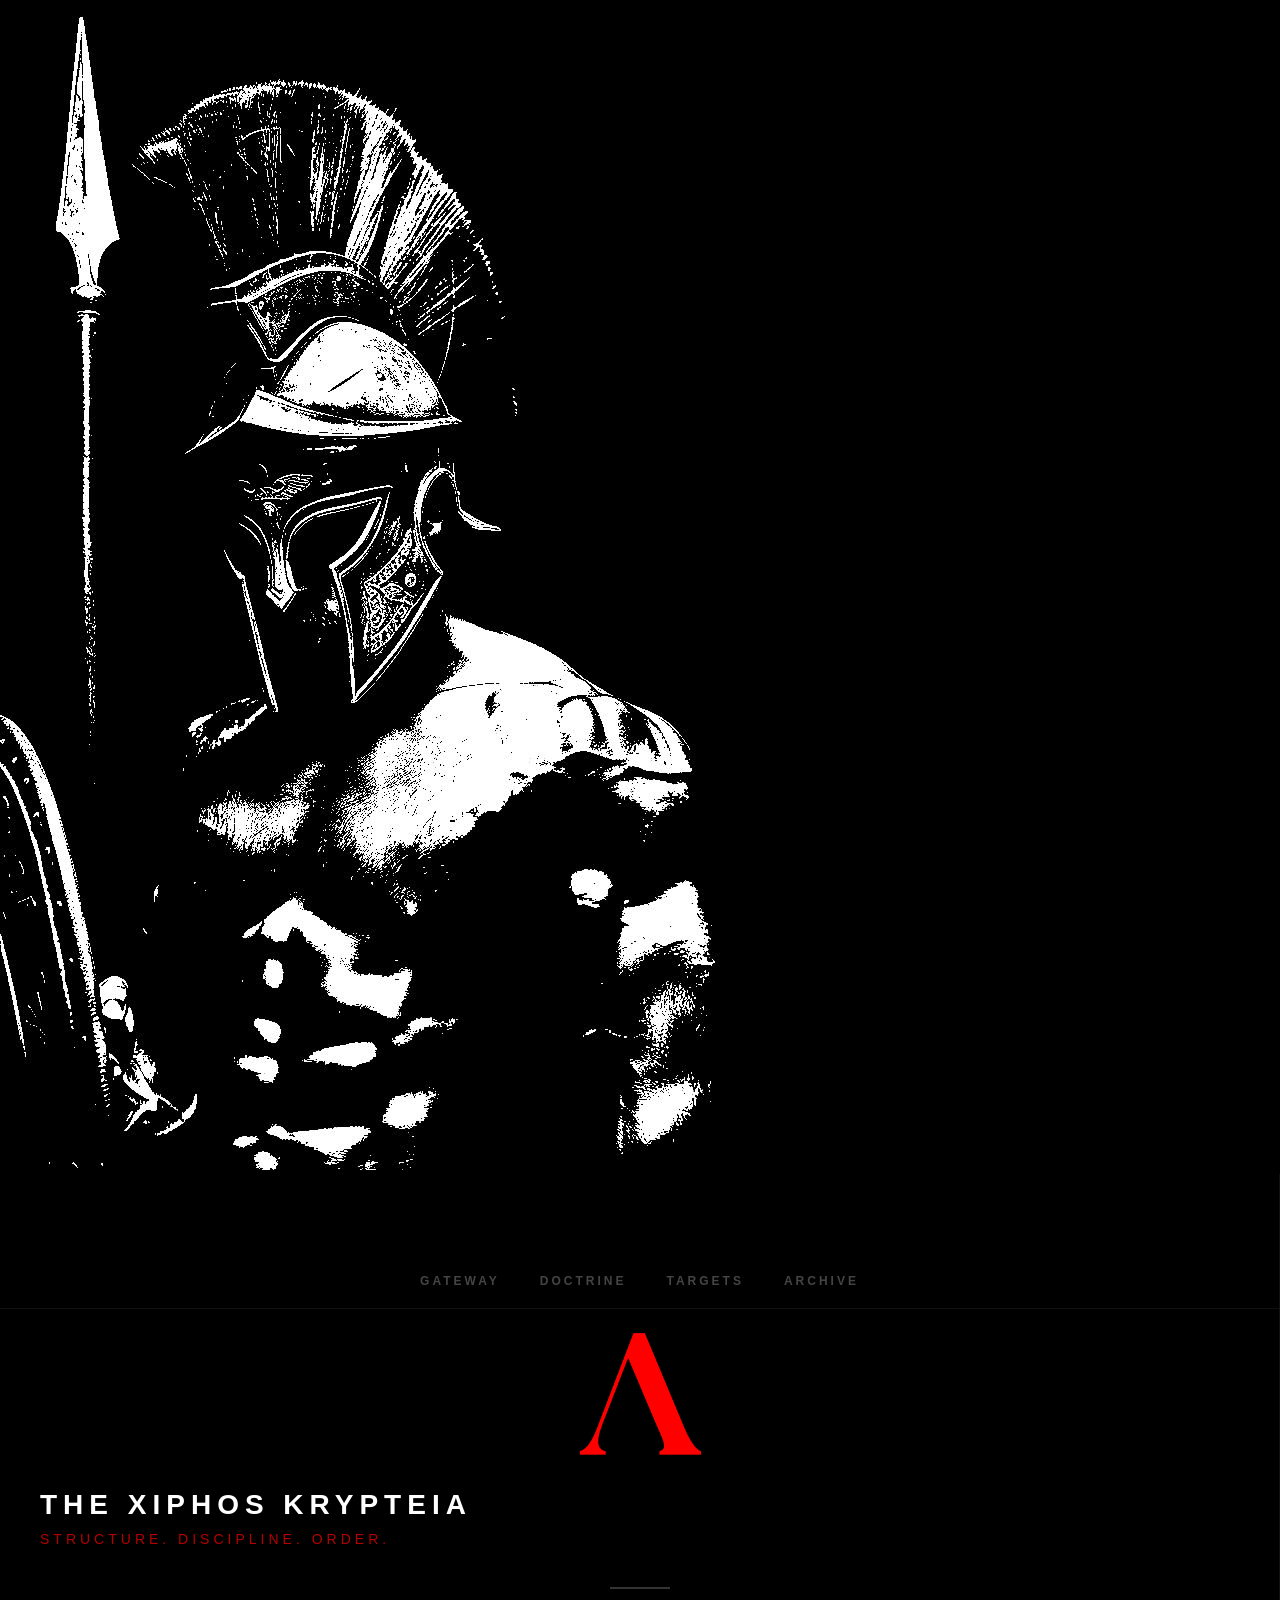
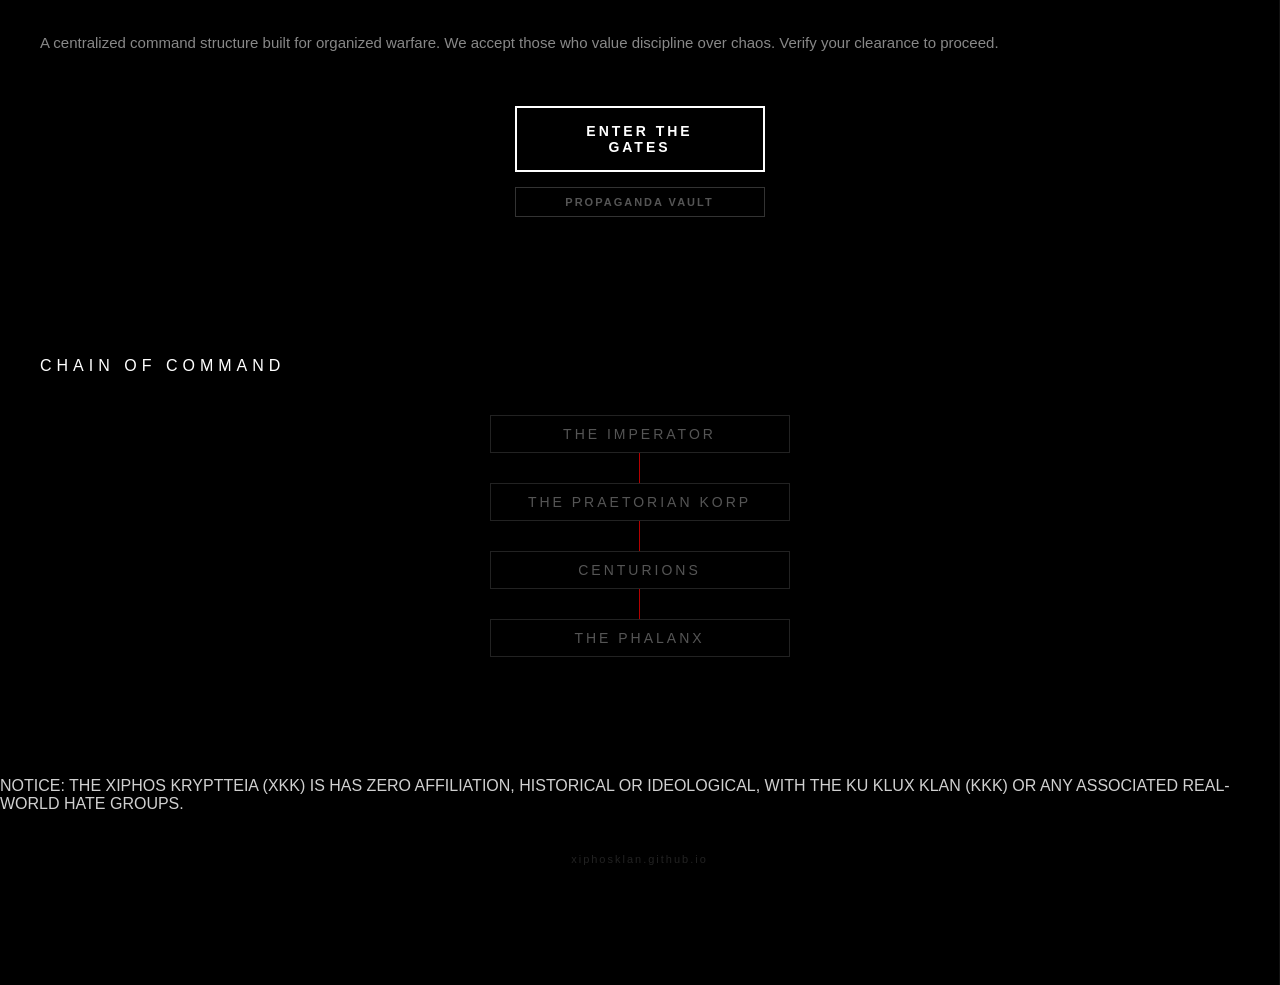
==== commit 8226512a: "Update index.html" ====
--- a/index.html
+++ b/index.html
@@ -8,67 +8,62 @@
 </head>
 <body>
 
-    <div class="grid-layout">
+    <!-- FIXED BACKGROUND LAYER (Glued to the screen, uncropped) -->
+    <img src="left-image.jpg" alt="Background" class="fixed-bg-image">
+
+    <!-- FLOATING CENTER LAYER (Sits on top of the image) -->
+    <div class="main-content">
         
-        <div class="sidebar sidebar-left">
-            <img src="left-image.jpg" alt="Left Propaganda">
-            <div class="red-overlay"></div>
+        <nav class="nav-bar">
+            <a href="index.html" class="nav-link">GATEWAY</a>
+            <a href="doctrine.html" class="nav-link">DOCTRINE</a>
+            <a href="targets.html" class="nav-link">TARGETS</a>
+            <a href="archive.html" class="nav-link">ARCHIVE</a>
+        </nav>
+
+        <div class="container">
+            <img src="lambda.png" alt="xK Lambda" class="symbol">
+            <h1>THE XIPHOS KRYPTEIA</h1>
+            <p class="subtext">STRUCTURE. DISCIPLINE. ORDER.</p>
+            
+            <div class="divider"></div>
+            
+            <p class="doctrine">
+                A centralized command structure built for organized warfare. 
+                We accept those who value discipline over chaos. 
+                Verify your clearance to proceed.
+            </p>
+
+            <a href="https://discord.gg/Daq5gaZKcW" target="_blank" class="btn">
+                ENTER THE GATES
+            </a>
+            
+            <a href="archive.html" class="btn-secondary">
+                PROPAGANDA VAULT
+            </a>
         </div>
 
-        <div class="main-content">
-            
-            <nav class="nav-bar">
-                <a href="index.html" class="nav-link">GATEWAY</a>
-                <a href="doctrine.html" class="nav-link">DOCTRINE</a>
-                <a href="targets.html" class="nav-link">TARGETS</a>
-                <a href="archive.html" class="nav-link">ARCHIVE</a>
-            </nav>
-
-            <div class="container">
-                <img src="lambda.png" alt="xK Lambda" class="symbol">
-                <h1>THE XIPHOS KRYPTEIA</h1>
-                <p class="subtext">STRUCTURE. DISCIPLINE. ORDER.</p>
-                
-                <div class="divider"></div>
-                
-                <p class="doctrine">
-                    A centralized command structure built for organized warfare. 
-                    We accept those who value discipline over chaos. 
-                    Verify your clearance to proceed.
-                </p>
-
-                <a href="https://discord.gg/Daq5gaZKcW" target="_blank" class="btn">
-                    ENTER THE GATES
-                </a>
-                
-                <a href="archive.html" class="btn-secondary">
-                    PROPAGANDA VAULT
-                </a>
+        <div class="container">
+            <h2 class="section-title">CHAIN OF COMMAND</h2>
+            <div class="hierarchy">
+                <a href="imperator.html" class="rank-link">THE IMPERATOR</a>
+                <div class="connector"></div>
+                <a href="praetorian.html" class="rank-link">THE PRAETORIAN KORP</a>
+                <div class="connector"></div>
+                <a href="centurions.html" class="rank-link">CENTURIONS</a>
+                <div class="connector"></div>
+                <a href="phalanx.html" class="rank-link">THE PHALANX</a>
             </div>
-
-            <div class="container">
-                <h2 class="section-title">CHAIN OF COMMAND</h2>
-                <div class="hierarchy">
-                    <a href="imperator.html" class="rank-link">THE IMPERATOR</a>
-                    <div class="connector"></div>
-                    <a href="praetorian.html" class="rank-link">THE PRAETORIAN KORP</a>
-                    <div class="connector"></div>
-                    <a href="centurions.html" class="rank-link">CENTURIONS</a>
-                    <div class="connector"></div>
-                    <a href="phalanx.html" class="rank-link">THE PHALANX</a>
-                </div>
-            </div>
-
         </div>
 
-        <div class="sidebar sidebar-right">
-            <img src="right-image.jpg" alt="Right Propaganda">
-            <div class="red-overlay"></div>
+        <!-- PROFESSIONAL DISCLAIMER -->
+        <div class="disclaimer">
+            NOTICE: THE XIPHOS KRYPTTEIA (XKK) IS HAS ZERO AFFILIATION, HISTORICAL OR IDEOLOGICAL, WITH THE KU KLUX KLAN (KKK) OR ANY ASSOCIATED REAL-WORLD HATE GROUPS.
         </div>
 
+        <footer>xiphosklan.github.io</footer>
+
     </div>
-
-    <footer>xiphosklan.github.io</footer>
 
     <script src="script.js"></script>
 </body>
--- a/style.css
+++ b/style.css
@@ -10,19 +10,19 @@
     font-family: 'Helvetica Neue', Helvetica, Arial, sans-serif;
 }
 
+/* Changed to 2 columns to remove right side */
 .grid-layout {
     display: grid;
-    grid-template-columns: 1fr 600px 1fr;
+    grid-template-columns: 1fr 600px;
     min-height: 100vh;
 }
 
 .main-content {
-    border-left: 1px solid #111111;
     border-right: 1px solid #111111;
     padding: 80px 0;
 }
 
-/* --- STICKY SIDEBARS --- */
+/* --- STICKY SIDEBAR --- */
 .sidebar {
     position: relative;
     height: 100vh;
@@ -36,21 +36,15 @@
     width: 100%;
     height: 100%;
     object-fit: cover;
-    filter: grayscale(100%) opacity(0.4);
     position: sticky;
     top: 0;
 }
 
-/* SMOOTHED RED OVERLAY */
-.red-overlay {
-    position: absolute;
-    top: 0;
-    left: 0;
-    width: 100%;
-    height: 100%;
-    /* Changed to a smooth radial gradient that fades gently from the edges */
-    background: radial-gradient(ellipse at center, transparent 30%, rgba(100, 0, 0, 0.15) 70%, rgba(0, 0, 0, 0.95) 100%);
-    pointer-events: none;
+/* RED OVERLAY COMPLETELY REMOVED */
+
+/* Forces the right sidebar to not display */
+.sidebar-right {
+    display: none;
 }
 
 /* --- NAVIGATION --- */
@@ -87,7 +81,10 @@
     max-width: 100%;
 }
 
-/* LOGO - Centered, no outline */
+.page-intro {
+    margin-top: 40px;
+}
+
 .symbol {
     width: 150px; 
     height: auto;
@@ -126,7 +123,7 @@
     margin-bottom: 50px;
 }
 
-/* PRIMARY BUTTON (ENTER GATES) */
+/* --- BUTTONS --- */
 .btn {
     display: block;
     width: 250px;
@@ -151,7 +148,6 @@
     cursor: pointer;
 }
 
-/* SECONDARY BUTTON (PROPAGANDA) */
 .btn-secondary {
     display: block;
     width: 250px;
@@ -175,7 +171,7 @@
     cursor: pointer;
 }
 
-/* --- CHAIN OF COMMAND (Clickable Links) --- */
+/* --- CHAIN OF COMMAND --- */
 .section-title {
     font-size: 16px;
     letter-spacing: 5px;
@@ -215,7 +211,36 @@
     border-color: #b30000;
 }
 
-/* --- RANK PAGES (IMAGE GRIDS) --- */
+/* --- DOCTRINE PAGE --- */
+.doctrine-text {
+    text-align: left;
+    max-width: 500px;
+    margin: 0 auto;
+}
+
+.protocol-header {
+    margin-bottom: 10px;
+    color: #b30000;
+    font-weight: bold;
+    letter-spacing: 2px;
+    font-size: 13px;
+}
+
+.protocol-body {
+    margin-bottom: 35px;
+    font-size: 14px;
+    color: #888888;
+    line-height: 1.7;
+}
+
+.doctrine-intro {
+    margin-bottom: 30px;
+    font-size: 13px;
+    color: #555555;
+    line-height: 1.7;
+}
+
+/* --- RANK PAGES --- */
 .rank-grid {
     display: grid;
     grid-template-columns: repeat(3, 1fr);
@@ -224,7 +249,6 @@
     text-align: left;
 }
 
-/* Specific class for the Imperator's single image */
 .rank-grid-single {
     grid-template-columns: 1fr;
     max-width: 400px;
@@ -241,20 +265,46 @@
     border: 1px solid #111;
 }
 
+.rank-card h3 {
+    font-size: 12px;
+    color: #b30000;
+    letter-spacing: 2px;
+    margin-bottom: 8px;
+}
+
 .rank-card p {
     font-size: 13px;
     line-height: 1.6;
     color: #666666;
 }
 
-.rank-card h3 {
-    font-size: 12px;
-    color: #b30000;
-    letter-spacing: 2px;
-    margin-bottom: 8px;
-}
-
-/* --- LIGHTBOX (For Archive page) --- */
+/* --- ARCHIVE / PROPAGANDA VAULT --- */
+.vault-grid {
+    display: grid;
+    grid-template-columns: repeat(3, 1fr);
+    gap: 4px; 
+}
+
+.vault-link {
+    text-decoration: none;
+    border: 0;
+}
+
+.vault-img {
+    width: 100%;
+    height: 200px;
+    object-fit: cover;
+    filter: grayscale(100%);
+    transition: 0.3s ease;
+    border: 0;
+}
+
+.vault-link:hover .vault-img {
+    filter: grayscale(0%); 
+    cursor: pointer;
+}
+
+/* --- LIGHTBOX --- */
 .lightbox {
     display: flex;
     justify-content: center;
@@ -312,4 +362,5 @@
     .sidebar { display: none; }
     .main-content { border: none; }
     .rank-grid { grid-template-columns: 1fr; }
-}
+    .vault-grid { grid-template-columns: 1fr; }
+}
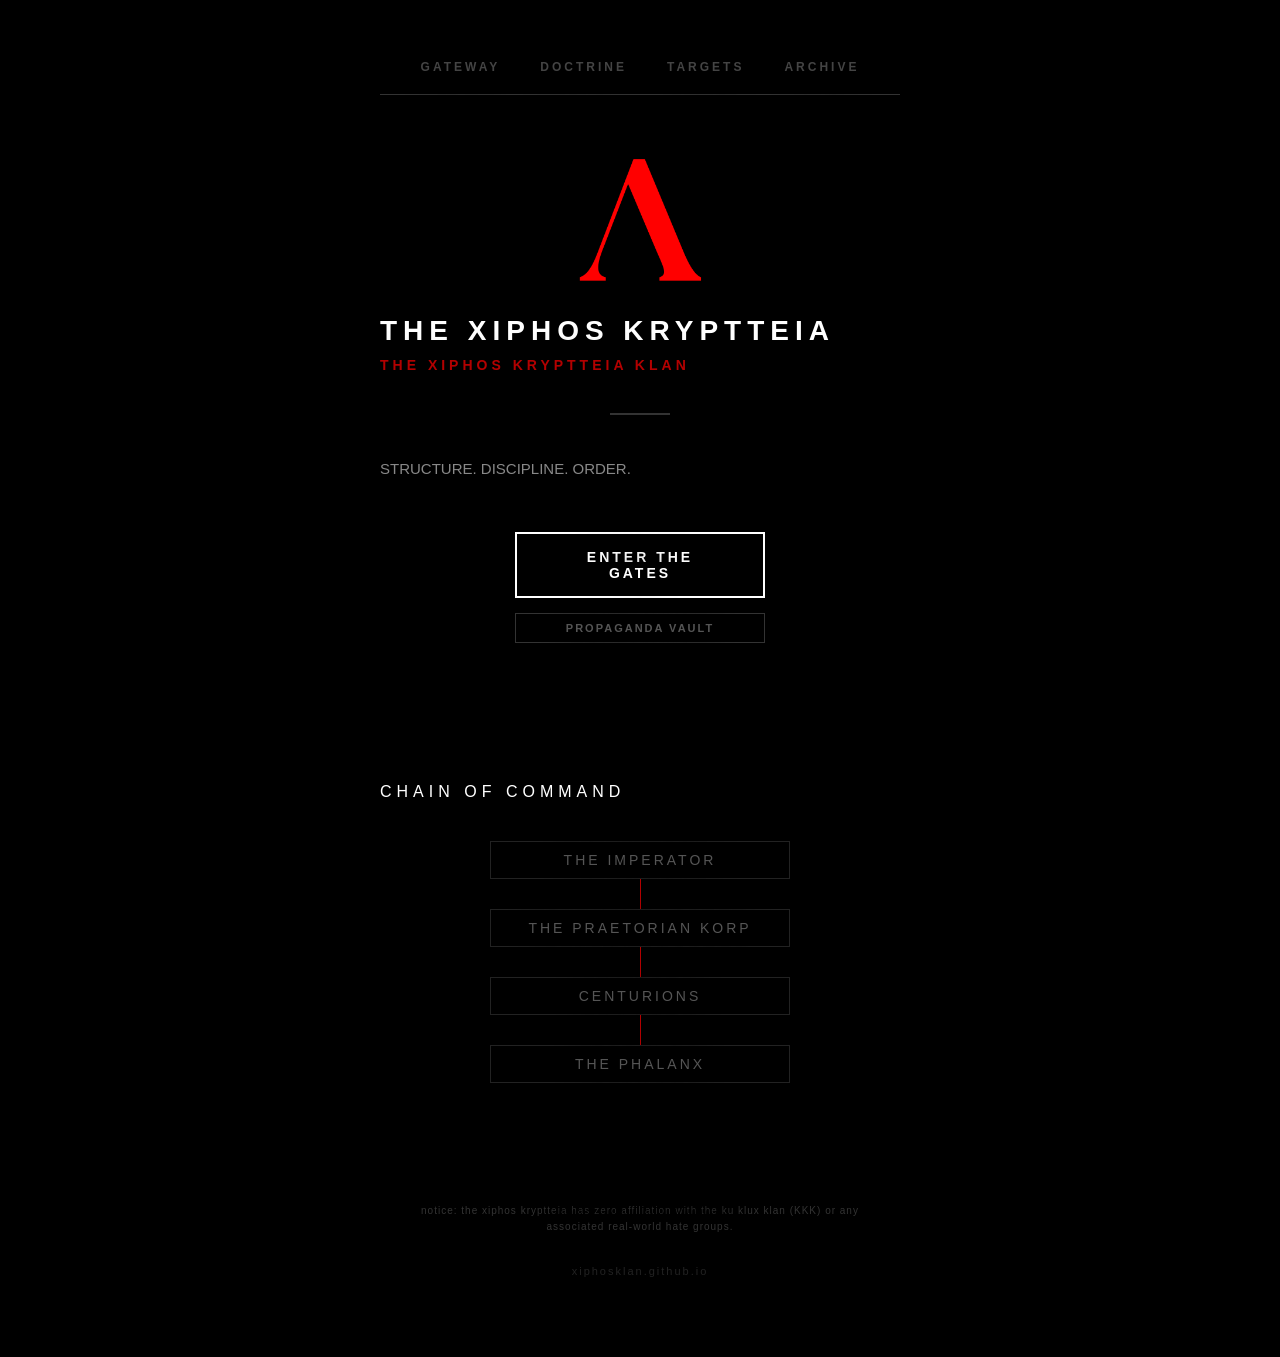
==== commit 8569ac6c: "Update index.html" ====
--- a/index.html
+++ b/index.html
@@ -3,15 +3,11 @@
 <head>
     <meta charset="UTF-8">
     <meta name="viewport" content="width=device-width, initial-scale=1.0">
-    <title>xK // The Xiphos Krypteia</title>
+    <title>XKK // The Xiphos Krypteia Klan</title>
     <link rel="stylesheet" href="style.css">
 </head>
 <body>
 
-    <!-- FIXED BACKGROUND LAYER (Glued to the screen, uncropped) -->
-    <img src="left-image.jpg" alt="Background" class="fixed-bg-image">
-
-    <!-- FLOATING CENTER LAYER (Sits on top of the image) -->
     <div class="main-content">
         
         <nav class="nav-bar">
@@ -22,16 +18,14 @@
         </nav>
 
         <div class="container">
-            <img src="lambda.png" alt="xK Lambda" class="symbol">
-            <h1>THE XIPHOS KRYPTEIA</h1>
-            <p class="subtext">STRUCTURE. DISCIPLINE. ORDER.</p>
+            <img src="lambda.png" alt="XKK Lambda" class="symbol">
+            <h1>THE XIPHOS KRYPTTEIA</h1>
+            <h2 class="subtext">THE XIPHOS KRYPTTEIA KLAN</h2>
             
             <div class="divider"></div>
             
             <p class="doctrine">
-                A centralized command structure built for organized warfare. 
-                We accept those who value discipline over chaos. 
-                Verify your clearance to proceed.
+                STRUCTURE. DISCIPLINE. ORDER.
             </p>
 
             <a href="https://discord.gg/Daq5gaZKcW" target="_blank" class="btn">
@@ -56,9 +50,8 @@
             </div>
         </div>
 
-        <!-- PROFESSIONAL DISCLAIMER -->
         <div class="disclaimer">
-            NOTICE: THE XIPHOS KRYPTTEIA (XKK) IS HAS ZERO AFFILIATION, HISTORICAL OR IDEOLOGICAL, WITH THE KU KLUX KLAN (KKK) OR ANY ASSOCIATED REAL-WORLD HATE GROUPS.
+            notice: the xiphos kryptteia has zero affiliation with the ku klux klan (KKK) or any associated real-world hate groups.
         </div>
 
         <footer>xiphosklan.github.io</footer>
--- a/style.css
+++ b/style.css
@@ -10,54 +10,44 @@
     font-family: 'Helvetica Neue', Helvetica, Arial, sans-serif;
 }
 
-/* Changed to 2 columns to remove right side */
-.grid-layout {
-    display: grid;
-    grid-template-columns: 1fr 600px;
-    min-height: 100vh;
-}
-
-.main-content {
-    border-right: 1px solid #111111;
-    padding: 80px 0;
-}
-
-/* --- STICKY SIDEBAR --- */
-.sidebar {
-    position: relative;
-    height: 100vh;
-    overflow: hidden;
-}
-
-.sidebar img {
-    position: absolute;
+/* --- FIXED BACKGROUND IMAGE --- */
+.fixed-bg-image {
+    position: fixed;
     top: 0;
     left: 0;
-    width: 100%;
-    height: 100%;
-    object-fit: cover;
-    position: sticky;
-    top: 0;
-}
-
-/* RED OVERLAY COMPLETELY REMOVED */
-
-/* Forces the right sidebar to not display */
-.sidebar-right {
-    display: none;
+    height: 100vh; /* Forces it to fit the screen height without cropping */
+    width: auto; /* Maintains aspect ratio so it doesn't stretch */
+    max-width: 50vw; /* Prevents it from covering more than half the screen */
+    object-fit: contain;
+    z-index: 1; /* Puts it behind the text */
+    filter: grayscale(100%);
+    pointer-events: none; /* Allows clicks to pass through it to the text/links below */
+}
+
+/* --- CENTERED TEXT LAYER --- */
+.main-content {
+    position: relative;
+    z-index: 10; /* Forces it above the background image */
+    max-width: 600px;
+    margin: 0 auto; /* Dead center of the page */
+    padding: 40px;
+    min-height: 100vh;
+    
+    /* Heavy black shadow ensures text is readable when overlapping the photo */
+    text-shadow: 0 0 15px rgba(0, 0, 0, 1), 0 0 30px rgba(0, 0, 0, 0.8);
 }
 
 /* --- NAVIGATION --- */
 .nav-bar {
-    grid-column: 1 / -1;
     display: flex;
     justify-content: center;
     gap: 40px;
     padding: 20px 0;
-    border-bottom: 1px solid #111111;
-    background-color: #000000;
+    border-bottom: 1px solid #333333;
+    margin-bottom: 40px;
     position: sticky;
     top: 0;
+    background-color: rgba(0, 0, 0, 0.9); /* Semi-transparent black so image blurs out behind nav */
     z-index: 100;
 }
 
@@ -76,7 +66,7 @@
 
 /* --- MAIN CONTENT --- */
 .container {
-    padding: 20px 40px;
+    padding: 20px 0;
     margin: 0 auto 100px auto; 
     max-width: 100%;
 }
@@ -139,6 +129,7 @@
     transition: all 0.2s ease;
     border-radius: 0px; 
     text-align: center;
+    background-color: rgba(0, 0, 0, 0.7); /* Slight black background so button doesn't get lost over image */
 }
 
 .btn:hover {
@@ -163,6 +154,7 @@
     transition: all 0.2s ease;
     border-radius: 0px;
     text-align: center;
+    background-color: rgba(0, 0, 0, 0.7);
 }
 
 .btn-secondary:hover {
@@ -204,11 +196,24 @@
     display: block;
     text-align: center;
     transition: all 0.2s ease;
+    background-color: rgba(0, 0, 0, 0.8); /* Keeps rank links readable over image */
 }
 
 .rank-link:hover {
     color: #b30000;
     border-color: #b30000;
+}
+
+/* --- DISCLAIMER --- */
+.disclaimer {
+    font-size: 10px;
+    color: #333333; /* Very dark grey so it's there if you look for it, but doesn't ruin the vibe */
+    letter-spacing: 1px;
+    text-align: center;
+    margin-top: 60px;
+    margin-bottom: 30px;
+    padding: 0 20px;
+    line-height: 1.6;
 }
 
 /* --- DOCTRINE PAGE --- */
@@ -347,20 +352,17 @@
 
 /* --- FOOTER --- */
 footer {
-    margin-top: 40px;
     font-size: 11px;
     color: #222222;
     letter-spacing: 2px;
     text-align: center;
-    grid-column: 1 / -1; 
     padding-bottom: 40px;
 }
 
 /* --- MOBILE --- */
 @media (max-width: 900px) {
-    .grid-layout { grid-template-columns: 1fr; }
-    .sidebar { display: none; }
-    .main-content { border: none; }
+    .fixed-bg-image { display: none; } /* Hides image completely on phones */
+    .main-content { text-shadow: none; } /* Removes shadow when image isn't there */
     .rank-grid { grid-template-columns: 1fr; }
     .vault-grid { grid-template-columns: 1fr; }
 }
